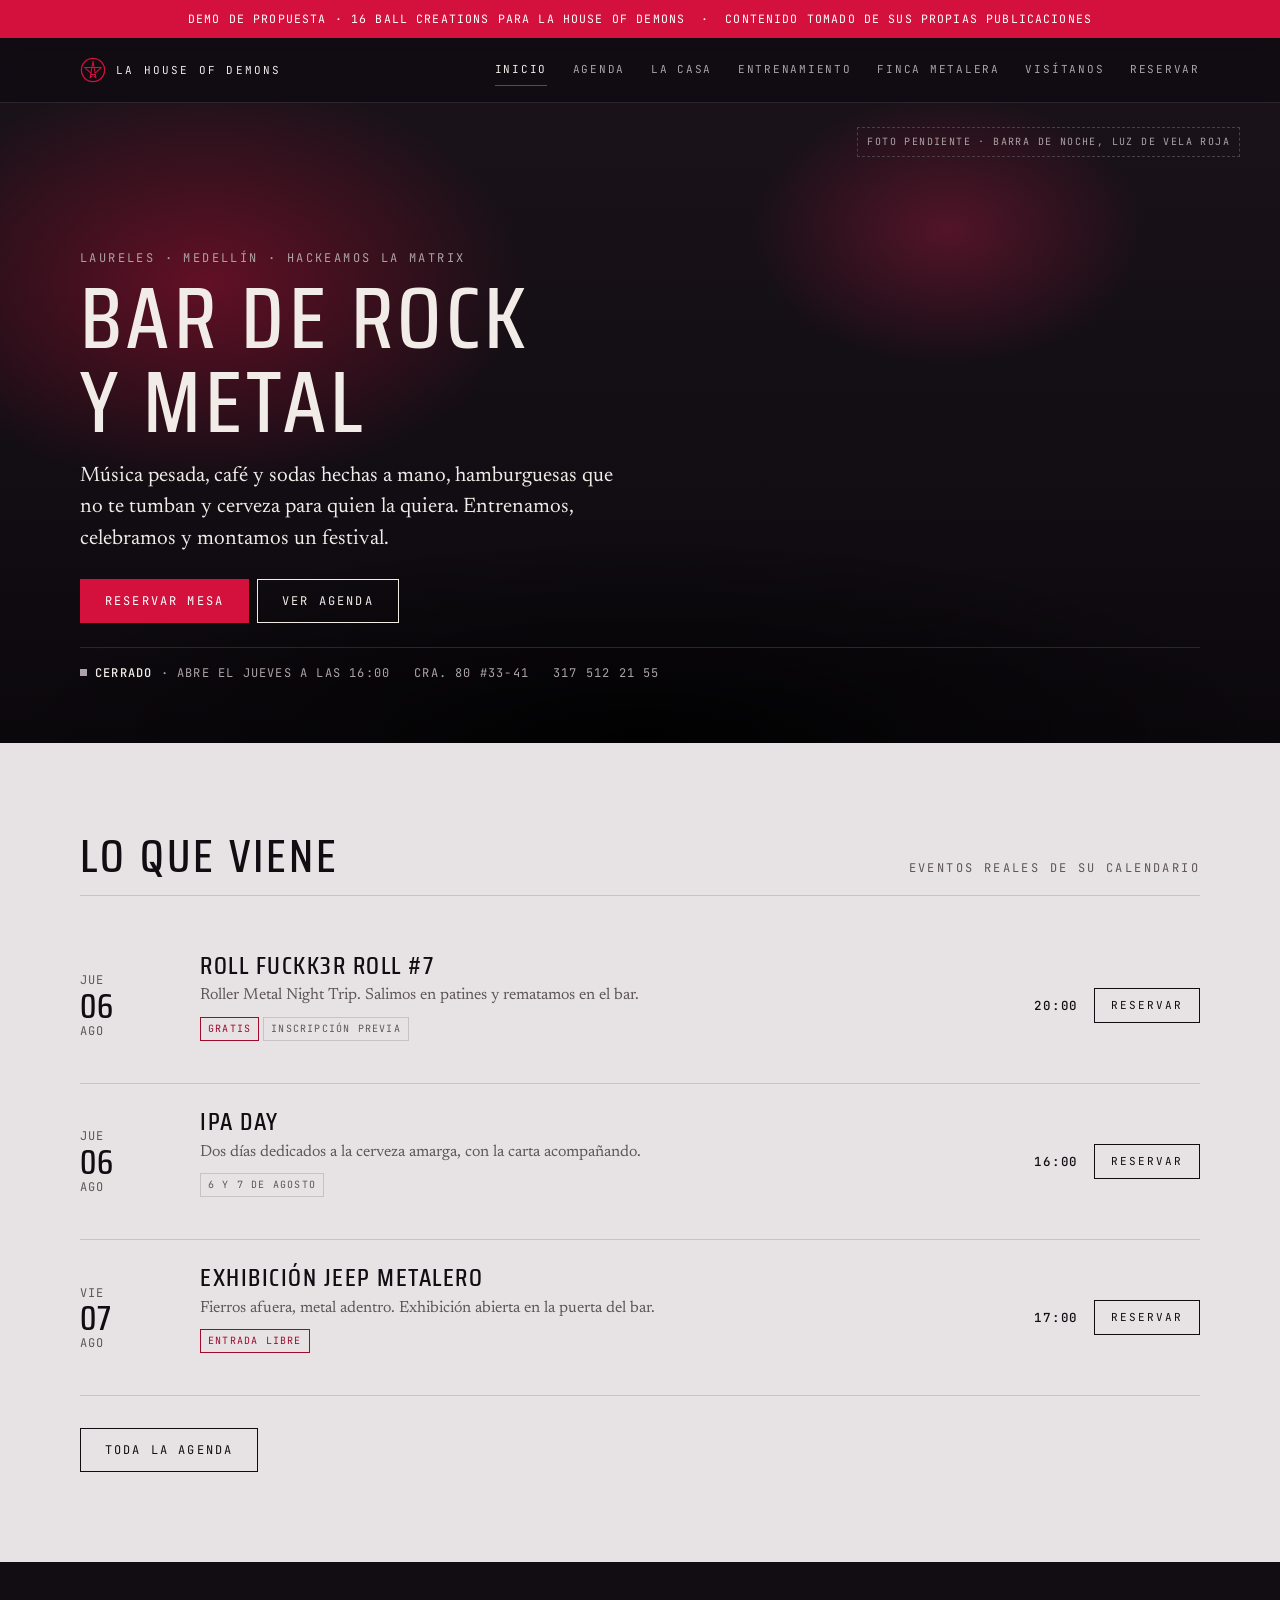
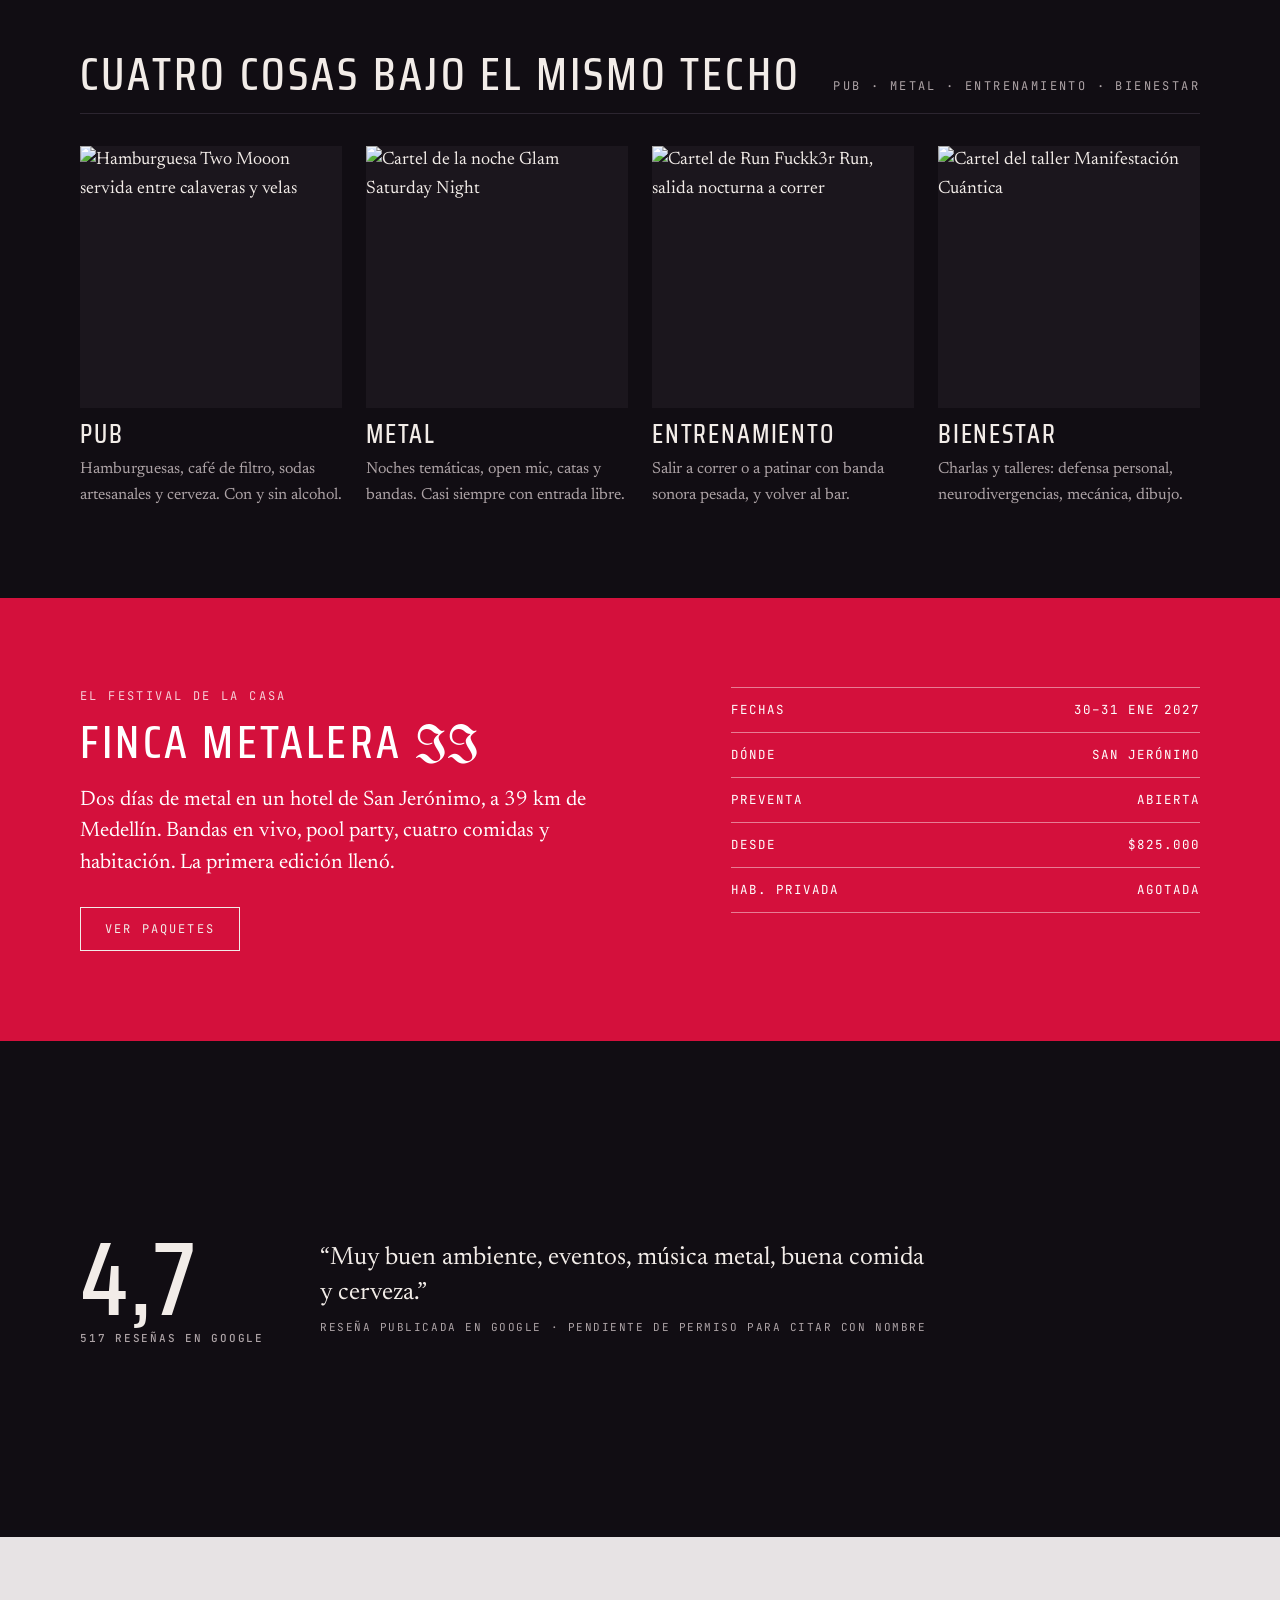
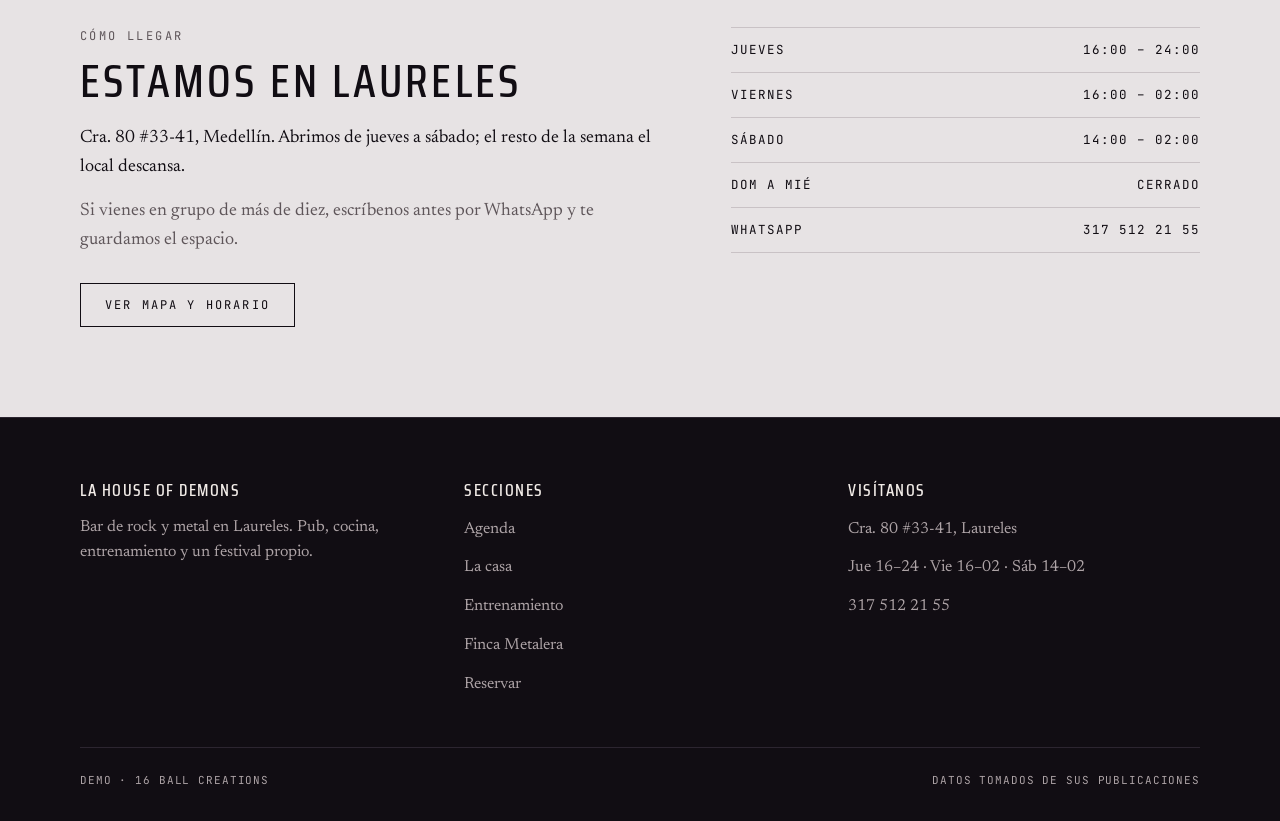
==== v1/index.html @ 6804883f "Añade segunda propuesta de diseño para LHOD y selector de versiones Reorganiza la demo de La House o" ====
<!DOCTYPE html>
<html lang="es">
<head>
<meta charset="utf-8">
<meta name="viewport" content="width=device-width, initial-scale=1">
<title>Bar de Rock y Metal en Laureles, Medellín — La House of Demons</title>
<meta name="description" content="Pub de rock y metal en Laureles con cocina, opción sin alcohol, entrenamiento y eventos en vivo. 4,7 estrellas con 517 reseñas. Jueves a sábado.">
<meta name="robots" content="noindex, nofollow">
<link rel="preconnect" href="https://fonts.googleapis.com">
<link rel="preconnect" href="https://fonts.gstatic.com" crossorigin>
<link href="https://fonts.googleapis.com/css2?family=Saira+Condensed:wght@400;500;600&family=Newsreader:opsz,wght@6..72,400;6..72,500&family=JetBrains+Mono:wght@400;500&family=UnifrakturMaguntia&display=swap" rel="stylesheet">
<link rel="stylesheet" href="assets/css/lhod.css">
</head>
<body>

<div class="demobar">
  <div class="wrap">
    <span>Demo de propuesta · 16 Ball Creations para La House of Demons</span>
    <span>·</span>
    <span>Contenido tomado de sus propias publicaciones</span>
  </div>
</div>

<header class="nav">
  <div class="wrap nav__inner">
    <a class="nav__mark" href="index.html">
      <svg viewBox="0 0 28 28" aria-hidden="true"><circle cx="14" cy="14" r="12.5" fill="none" stroke="#D4103C" stroke-width="1.4"/><path d="M14 4.6 17.2 22.4 4.9 11.3h18.2L10.8 22.4Z" fill="none" stroke="#D4103C" stroke-width="1.1" stroke-linejoin="round"/></svg>
      La House of Demons
    </a>
    <button class="nav__toggle" type="button" aria-expanded="false" aria-controls="navLinks">Menú</button>
    <nav class="nav__links" id="navLinks" aria-label="Principal">
      <a href="index.html" aria-current="page">Inicio</a>
      <a href="agenda.html">Agenda</a>
      <a href="la-casa.html">La casa</a>
      <a href="entrenamiento.html">Entrenamiento</a>
      <a href="finca-metalera.html">Finca Metalera</a>
      <a href="visitanos.html">Visítanos</a>
      <a href="reservas.html">Reservar</a>
    </nav>
  </div>
</header>

<main>

  <!-- 1 · Portada -->
  <section class="hero">
    <p class="hero__note">Foto pendiente · barra de noche, luz de vela roja</p>
    <div class="wrap">
      <p class="eyebrow">Laureles · Medellín · Hackeamos la Matrix</p>
      <h1 class="h1">Bar de rock<br>y metal</h1>
      <p class="lede">Música pesada, café y sodas hechas a mano, hamburguesas que no te tumban y cerveza para quien la quiera. Entrenamos, celebramos y montamos un festival.</p>
      <div class="actions">
        <a class="btn btn--red" href="reservas.html">Reservar mesa</a>
        <a class="btn" href="agenda.html">Ver agenda</a>
      </div>
      <p class="status" data-estado>
        <span><i class="dot"></i><span data-estado-texto><b>Jue 16–24 · Vie 16–02 · Sáb 14–02</b></span></span>
        <span>Cra. 80 #33-41</span>
        <span>317 512 21 55</span>
      </p>
    </div>
  </section>

  <!-- 2 · Esta semana -->
  <section class="band band--ceniza">
    <div class="wrap">
      <div class="band__head">
        <h2 class="h2">Lo que viene</h2>
        <p class="eyebrow">Eventos reales de su calendario</p>
      </div>
      <ul class="tickets">
        <li class="ticket">
          <p class="ticket__date">Jue<b>06</b>Ago</p>
          <div>
            <h3 class="ticket__name">Roll Fuckk3r Roll #7</h3>
            <p class="ticket__meta">Roller Metal Night Trip. Salimos en patines y rematamos en el bar.</p>
            <p class="ticket__tags"><span class="tag tag--free">Gratis</span><span class="tag">Inscripción previa</span></p>
          </div>
          <p class="ticket__side"><span class="ticket__price">20:00</span><a class="btn btn--sm btn--dark" href="reservas.html">Reservar</a></p>
        </li>
        <li class="ticket">
          <p class="ticket__date">Jue<b>06</b>Ago</p>
          <div>
            <h3 class="ticket__name">IPA Day</h3>
            <p class="ticket__meta">Dos días dedicados a la cerveza amarga, con la carta acompañando.</p>
            <p class="ticket__tags"><span class="tag">6 y 7 de agosto</span></p>
          </div>
          <p class="ticket__side"><span class="ticket__price">16:00</span><a class="btn btn--sm btn--dark" href="reservas.html">Reservar</a></p>
        </li>
        <li class="ticket">
          <p class="ticket__date">Vie<b>07</b>Ago</p>
          <div>
            <h3 class="ticket__name">Exhibición Jeep Metalero</h3>
            <p class="ticket__meta">Fierros afuera, metal adentro. Exhibición abierta en la puerta del bar.</p>
            <p class="ticket__tags"><span class="tag tag--free">Entrada libre</span></p>
          </div>
          <p class="ticket__side"><span class="ticket__price">17:00</span><a class="btn btn--sm btn--dark" href="reservas.html">Reservar</a></p>
        </li>
      </ul>
      <div class="actions" style="margin-top:32px">
        <a class="btn btn--dark" href="agenda.html">Toda la agenda</a>
      </div>
    </div>
  </section>

  <!-- 3 · Cuatro pilares -->
  <section class="band band--cine">
    <div class="wrap">
      <div class="band__head">
        <h2 class="h2">Cuatro cosas bajo el mismo techo</h2>
        <p class="eyebrow">Pub · Metal · Entrenamiento · Bienestar</p>
      </div>
      <div class="cards cards--4">
        <a class="card" href="la-casa.html">
          <div class="card__media"><img src="https://i0.wp.com/lahouseofdemons.com/wp-content/uploads/2026/04/twoo-moon-feed-1.png?w=520&ssl=1" alt="Hamburguesa Two Mooon servida entre calaveras y velas" loading="lazy" width="520" height="520"></div>
          <h3 class="h3">Pub</h3>
          <p>Hamburguesas, café de filtro, sodas artesanales y cerveza. Con y sin alcohol.</p>
        </a>
        <a class="card" href="agenda.html">
          <div class="card__media"><img src="https://i0.wp.com/lahouseofdemons.com/wp-content/uploads/2026/04/GLAM-MAYO-F-1.png?w=520&ssl=1" alt="Cartel de la noche Glam Saturday Night" loading="lazy" width="520" height="520"></div>
          <h3 class="h3">Metal</h3>
          <p>Noches temáticas, open mic, catas y bandas. Casi siempre con entrada libre.</p>
        </a>
        <a class="card" href="entrenamiento.html">
          <div class="card__media"><img src="https://i0.wp.com/lahouseofdemons.com/wp-content/uploads/2026/01/RUN-FUCKKER-RUN-BIO.png?w=520&ssl=1" alt="Cartel de Run Fuckk3r Run, salida nocturna a correr" loading="lazy" width="520" height="520"></div>
          <h3 class="h3">Entrenamiento</h3>
          <p>Salir a correr o a patinar con banda sonora pesada, y volver al bar.</p>
        </a>
        <a class="card" href="agenda.html">
          <div class="card__media"><img src="https://i0.wp.com/lahouseofdemons.com/wp-content/uploads/2026/01/MANIFESTACION-CUANTICA-BIO.png?w=520&ssl=1" alt="Cartel del taller Manifestación Cuántica" loading="lazy" width="520" height="520"></div>
          <h3 class="h3">Bienestar</h3>
          <p>Charlas y talleres: defensa personal, neurodivergencias, mecánica, dibujo.</p>
        </a>
      </div>
    </div>
  </section>

  <!-- 4 · Finca Metalera -->
  <section class="band band--sangre">
    <div class="wrap split">
      <div>
        <p class="eyebrow" style="color:rgba(255,255,255,.8)">El festival de la casa</p>
        <h2 class="h2" style="margin:12px 0 16px">Finca Metalera<span class="bl">&nbsp;II</span></h2>
        <p class="lede">Dos días de metal en un hotel de San Jerónimo, a 39 km de Medellín. Bandas en vivo, pool party, cuatro comidas y habitación. La primera edición llenó.</p>
        <div class="actions" style="margin-top:28px">
          <a class="btn" href="finca-metalera.html">Ver paquetes</a>
        </div>
      </div>
      <div class="facts">
        <div class="facts__row"><span>Fechas</span><span>30–31 ene 2027</span></div>
        <div class="facts__row"><span>Dónde</span><span>San Jerónimo</span></div>
        <div class="facts__row"><span>Preventa</span><span>Abierta</span></div>
        <div class="facts__row"><span>Desde</span><span>$825.000</span></div>
        <div class="facts__row"><span>Hab. privada</span><span>Agotada</span></div>
      </div>
    </div>
  </section>

  <!-- 5 · Reseñas -->
  <section class="band band--cine">
    <div class="wrap proof">
      <p class="proof__score">4,7<small>517 reseñas en Google</small></p>
      <div>
        <blockquote>“Muy buen ambiente, eventos, música metal, buena comida y cerveza.”</blockquote>
        <cite>Reseña publicada en Google · pendiente de permiso para citar con nombre</cite>
      </div>
    </div>
  </section>

  <!-- 6 · Visítanos -->
  <section class="band band--ceniza">
    <div class="wrap split">
      <div>
        <p class="eyebrow">Cómo llegar</p>
        <h2 class="h2" style="margin:12px 0 20px">Estamos en Laureles</h2>
        <div class="prose">
          <p>Cra. 80 #33-41, Medellín. Abrimos de jueves a sábado; el resto de la semana el local descansa.</p>
          <p class="muted">Si vienes en grupo de más de diez, escríbenos antes por WhatsApp y te guardamos el espacio.</p>
        </div>
        <div class="actions" style="margin-top:28px">
          <a class="btn btn--dark" href="visitanos.html">Ver mapa y horario</a>
        </div>
      </div>
      <div class="facts">
        <div class="facts__row"><span>Jueves</span><span>16:00 – 24:00</span></div>
        <div class="facts__row"><span>Viernes</span><span>16:00 – 02:00</span></div>
        <div class="facts__row"><span>Sábado</span><span>14:00 – 02:00</span></div>
        <div class="facts__row"><span>Dom a mié</span><span>Cerrado</span></div>
        <div class="facts__row"><span>WhatsApp</span><span>317 512 21 55</span></div>
      </div>
    </div>
  </section>

</main>

<footer class="foot">
  <div class="wrap">
    <div class="foot__cols">
      <div>
        <h4 class="h4">La House of Demons</h4>
        <p class="muted" style="font-size:16px;margin:0">Bar de rock y metal en Laureles. Pub, cocina, entrenamiento y un festival propio.</p>
      </div>
      <div>
        <h4 class="h4">Secciones</h4>
        <ul>
          <li><a href="agenda.html">Agenda</a></li>
          <li><a href="la-casa.html">La casa</a></li>
          <li><a href="entrenamiento.html">Entrenamiento</a></li>
          <li><a href="finca-metalera.html">Finca Metalera</a></li>
          <li><a href="reservas.html">Reservar</a></li>
        </ul>
      </div>
      <div>
        <h4 class="h4">Visítanos</h4>
        <ul>
          <li><a href="visitanos.html">Cra. 80 #33-41, Laureles</a></li>
          <li><a href="visitanos.html">Jue 16–24 · Vie 16–02 · Sáb 14–02</a></li>
          <li><a href="visitanos.html">317 512 21 55</a></li>
        </ul>
      </div>
    </div>
    <div class="foot__legal">
      <span>Demo · 16 Ball Creations</span>
      <span>Datos tomados de sus publicaciones</span>
    </div>
  </div>
</footer>

<script src="assets/js/lhod.js"></script>
</body>
</html>
---- v1/assets/css/lhod.css ----
/* =============================================================
   La House of Demons — demo de propuesta
   Sistema visual: bandas de cine (oscuras) + bandas de lectura (claras)
   Un solo acento: Sangre. Esquinas rectas. Sin sombras.
   ============================================================= */

:root{
  /* Color */
  --hollin:#110D13;        /* fondo: muestreado de la oscuridad real del bar */
  --hollin-2:#1B161D;      /* superficie elevada */
  --hollin-3:#241E27;
  --linea:#2C2530;         /* filete sobre oscuro */
  --hueso:#F2ECE8;         /* texto sobre oscuro */
  --humo:#ADA3A6;          /* texto secundario sobre oscuro */
  --ceniza:#E7E3E4;        /* banda de lectura */
  --ceniza-2:#DBD6D8;
  --linea-clara:#C9C2C5;
  --grafito:#5E5559;       /* texto secundario sobre claro */
  --sangre:#D4103C;        /* acento único */
  --sangre-seca:#9E0B2C;   /* rojo legible sobre claro */

  /* Tipografía */
  --display:"Saira Condensed","Arial Narrow",Arial,sans-serif;
  --read:"Newsreader",Georgia,"Times New Roman",serif;
  --data:"JetBrains Mono",ui-monospace,Consolas,monospace;
  --black-letter:"UnifrakturMaguntia","Old English Text MT",serif;

  /* Escalera de 8 */
  --s1:4px; --s2:8px; --s3:16px; --s4:24px; --s5:32px;
  --s6:48px; --s7:64px; --s8:96px; --s9:128px;

  --wrap:1200px;
  --measure:64ch;
}

*,*::before,*::after{box-sizing:border-box}

html{scroll-behavior:smooth}
@media (prefers-reduced-motion:reduce){
  html{scroll-behavior:auto}
  *{animation-duration:.001ms!important;transition-duration:.001ms!important}
}

body{
  margin:0;
  background:var(--hollin);
  color:var(--hueso);
  font-family:var(--read);
  font-size:18px;
  line-height:1.6;
  -webkit-font-smoothing:antialiased;
}

img{max-width:100%;display:block}
a{color:inherit}

.wrap{width:100%;max-width:var(--wrap);margin:0 auto;padding-left:clamp(16px,4vw,40px);padding-right:clamp(16px,4vw,40px)}
.sr-only{position:absolute;width:1px;height:1px;padding:0;margin:-1px;overflow:hidden;clip:rect(0 0 0 0);white-space:nowrap;border:0}

/* ---------- Tipografía ---------- */
.h1,.h2,.h3,.h4{font-family:var(--display);font-weight:500;text-transform:uppercase;margin:0;line-height:1;text-wrap:balance}
.h1{font-size:clamp(42px,7.4vw,86px);letter-spacing:.05em;line-height:.98}
.h2{font-size:clamp(28px,4.4vw,46px);letter-spacing:.07em}
.h3{font-size:clamp(20px,2.6vw,26px);letter-spacing:.07em;line-height:1.1}
.h4{font-size:17px;letter-spacing:.09em}
.bl{font-family:var(--black-letter);text-transform:none;letter-spacing:0;font-weight:400}

.eyebrow{font-family:var(--data);font-size:12px;letter-spacing:.2em;text-transform:uppercase;color:var(--humo);margin:0}
.band--ceniza .eyebrow{color:var(--grafito)}
.lede{font-size:clamp(17px,1.9vw,21px);line-height:1.5;max-width:46ch;margin:0}
.prose{max-width:var(--measure)}
.prose p{margin:0 0 var(--s3)}
.prose p:last-child{margin-bottom:0}
.mono{font-family:var(--data);font-size:13px;letter-spacing:.06em;font-variant-numeric:tabular-nums}
.muted{color:var(--humo)}
.band--ceniza .muted{color:var(--grafito)}

/* ---------- Navegación ---------- */
.nav{position:sticky;top:0;z-index:50;background:rgba(17,13,19,.92);backdrop-filter:blur(8px);border-bottom:1px solid var(--linea)}
.nav__inner{display:flex;align-items:center;justify-content:space-between;gap:var(--s3);min-height:64px}
.nav__mark{display:flex;align-items:center;gap:10px;font-family:var(--data);font-size:11px;letter-spacing:.2em;text-transform:uppercase;text-decoration:none;color:var(--hueso)}
.nav__mark svg{width:26px;height:26px;flex:none}
.nav__links{display:flex;gap:clamp(10px,2vw,26px);align-items:center}
.nav__links a{font-family:var(--data);font-size:11px;letter-spacing:.16em;text-transform:uppercase;color:var(--humo);text-decoration:none;padding:6px 0;border-bottom:1px solid transparent}
.nav__links a:hover,.nav__links a:focus-visible{color:var(--hueso)}
.nav__links a[aria-current="page"]{color:var(--hueso);border-bottom-color:var(--sangre)}
.nav__toggle{display:none;background:transparent;border:1px solid var(--linea);color:var(--hueso);font-family:var(--data);font-size:11px;letter-spacing:.16em;text-transform:uppercase;padding:10px 14px;cursor:pointer}

@media (max-width:900px){
  .nav__toggle{display:block}
  .nav__links{position:absolute;left:0;right:0;top:100%;flex-direction:column;align-items:stretch;gap:0;background:var(--hollin);border-bottom:1px solid var(--linea);padding:var(--s2) clamp(16px,4vw,40px) var(--s4)}
  .nav__links a{padding:14px 0;border-bottom:1px solid var(--linea);font-size:13px}
  .nav__links[hidden]{display:none}
}

/* ---------- Bandas ---------- */
.band{padding:clamp(40px,7vw,96px) 0}
.band--cine{background:var(--hollin);color:var(--hueso)}
.band--ceniza{background:var(--ceniza);color:var(--hollin)}
.band--sangre{background:var(--sangre);color:#fff}
.band--tight{padding:clamp(28px,4vw,56px) 0}
.band__head{display:flex;align-items:baseline;justify-content:space-between;gap:var(--s3);flex-wrap:wrap;border-bottom:1px solid var(--linea);padding-bottom:var(--s3);margin-bottom:var(--s5)}
.band--ceniza .band__head{border-bottom-color:var(--linea-clara)}

/* ---------- Botones ---------- */
.btn{display:inline-block;font-family:var(--data);font-size:12px;letter-spacing:.18em;text-transform:uppercase;padding:15px 24px;border:1px solid var(--hueso);color:var(--hueso);background:transparent;text-decoration:none;line-height:1;cursor:pointer;transition:background .15s ease,color .15s ease}
.btn:hover,.btn:focus-visible{background:var(--hueso);color:var(--hollin)}
.btn--red{background:var(--sangre);border-color:var(--sangre);color:#fff}
.btn--red:hover,.btn--red:focus-visible{background:#fff;border-color:#fff;color:var(--sangre)}
.btn--dark{border-color:var(--hollin);color:var(--hollin)}
.btn--dark:hover,.btn--dark:focus-visible{background:var(--hollin);color:var(--ceniza)}
.btn--sm{padding:11px 16px;font-size:11px}
.actions{display:flex;flex-wrap:wrap;gap:var(--s2)}

:focus-visible{outline:2px solid var(--sangre);outline-offset:3px}
.band--sangre :focus-visible{outline-color:#fff}

/* ---------- Portada ---------- */
.hero{position:relative;min-height:clamp(420px,72vh,640px);display:flex;flex-direction:column;justify-content:flex-end;padding:clamp(28px,5vw,64px) 0 clamp(24px,4vw,48px);
  background:
    radial-gradient(ellipse 36% 46% at 16% 28%, rgba(212,16,60,.40), transparent 70%),
    radial-gradient(ellipse 22% 30% at 74% 20%, rgba(236,28,84,.28), transparent 70%),
    radial-gradient(ellipse 70% 45% at 50% 100%, rgba(0,0,0,.88), transparent 72%),
    linear-gradient(180deg,#1A1219 0%,#110D13 62%,#0B080C 100%);
}
.hero__note{position:absolute;top:14px;right:clamp(16px,4vw,40px);font-family:var(--data);font-size:10px;letter-spacing:.14em;text-transform:uppercase;color:var(--humo);border:1px dashed #4A3F47;padding:6px 9px;max-width:60%}
.hero .h1{margin:var(--s2) 0 var(--s3)}
.hero .actions{margin-top:var(--s4)}

.status{display:flex;flex-wrap:wrap;gap:var(--s2) var(--s4);margin-top:var(--s4);padding-top:var(--s3);border-top:1px solid var(--linea);font-family:var(--data);font-size:12px;letter-spacing:.1em;text-transform:uppercase;color:var(--humo)}
.status b{color:var(--hueso);font-weight:500}
.dot{display:inline-block;width:7px;height:7px;background:var(--sangre);margin-right:8px;vertical-align:1px}
.dot--off{background:var(--humo)}

/* ---------- Tickets (agenda) ---------- */
.tickets{list-style:none;margin:0;padding:0}
.ticket{display:grid;grid-template-columns:96px minmax(0,1fr) auto;gap:var(--s3) var(--s4);align-items:center;padding:var(--s4) 0;border-bottom:1px solid var(--linea-clara)}
.band--cine .ticket{border-bottom-color:var(--linea)}
.ticket__date{font-family:var(--data);font-size:12px;letter-spacing:.1em;text-transform:uppercase;line-height:1.35;color:var(--grafito)}
.band--cine .ticket__date{color:var(--humo)}
.ticket__date b{display:block;font-family:var(--display);font-weight:500;font-size:34px;letter-spacing:.02em;color:var(--hollin);line-height:1}
.band--cine .ticket__date b{color:var(--hueso)}
.ticket__name{font-family:var(--display);font-weight:500;font-size:clamp(20px,2.4vw,25px);text-transform:uppercase;letter-spacing:.06em;line-height:1.1;margin:0}
.ticket__meta{font-size:16px;color:var(--grafito);margin:var(--s1) 0 0}
.band--cine .ticket__meta{color:var(--humo)}
.ticket__side{display:flex;align-items:center;gap:var(--s3);font-family:var(--data);font-size:12.5px;letter-spacing:.06em;white-space:nowrap}
.ticket__price{font-weight:500}
.ticket__tags{display:flex;gap:var(--s1);flex-wrap:wrap;margin-top:var(--s2)}
.tag{font-family:var(--data);font-size:10px;letter-spacing:.12em;text-transform:uppercase;padding:3px 7px;border:1px solid var(--linea-clara);color:var(--grafito)}
.band--cine .tag{border-color:var(--linea);color:var(--humo)}
.tag--free{border-color:var(--sangre-seca);color:var(--sangre-seca)}
.band--cine .tag--free{border-color:var(--sangre);color:var(--sangre)}
.ticket.is-past{opacity:.55}

.filters{display:flex;gap:var(--s2);flex-wrap:wrap;margin-bottom:var(--s4)}
.filters button{font-family:var(--data);font-size:11px;letter-spacing:.14em;text-transform:uppercase;padding:9px 14px;border:1px solid var(--linea-clara);background:transparent;color:var(--grafito);cursor:pointer}
.filters button[aria-pressed="true"]{background:var(--hollin);border-color:var(--hollin);color:var(--ceniza)}

/* ---------- Tarjetas ---------- */
.cards{display:grid;grid-template-columns:repeat(auto-fit,minmax(250px,1fr));gap:var(--s4)}
.cards--4{grid-template-columns:repeat(auto-fit,minmax(210px,1fr))}
.card{display:flex;flex-direction:column;gap:var(--s2);text-decoration:none;color:inherit}
.card__media{aspect-ratio:1/1;overflow:hidden;background:var(--hollin-2)}
.card__media img{width:100%;height:100%;object-fit:cover}
.card__media--wide{aspect-ratio:16/9}
.card .h3{margin-top:var(--s1)}
.card p{margin:0;font-size:16px;color:var(--humo)}
.band--ceniza .card p{color:var(--grafito)}

/* ---------- Datos / fichas ---------- */
.facts{display:flex;flex-direction:column;border-top:1px solid currentColor}
.facts__row{display:flex;justify-content:space-between;gap:var(--s3);padding:12px 0;border-bottom:1px solid currentColor;font-family:var(--data);font-size:12.5px;letter-spacing:.08em;text-transform:uppercase}
.band--sangre .facts,.band--sangre .facts__row{border-color:rgba(255,255,255,.45)}
.band--cine .facts,.band--cine .facts__row{border-color:var(--linea)}
.band--ceniza .facts,.band--ceniza .facts__row{border-color:var(--linea-clara)}

.split{display:grid;grid-template-columns:minmax(0,1.25fr) minmax(0,1fr);gap:clamp(24px,5vw,64px);align-items:start}
.split--center{align-items:center}
@media (max-width:820px){.split{grid-template-columns:1fr}}

/* ---------- Prueba social ---------- */
.proof{display:grid;grid-template-columns:auto minmax(0,1fr);gap:clamp(20px,5vw,56px);align-items:center}
.proof__score{font-family:var(--display);font-weight:500;font-size:clamp(56px,9vw,104px);line-height:.88;letter-spacing:.01em}
.proof__score small{display:block;font-family:var(--data);font-size:11px;letter-spacing:.16em;text-transform:uppercase;color:var(--humo);margin-top:var(--s2)}
.proof blockquote{margin:0;font-size:clamp(19px,2.3vw,25px);line-height:1.4;max-width:44ch}
.proof cite{display:block;margin-top:var(--s2);font-style:normal;font-family:var(--data);font-size:11px;letter-spacing:.14em;text-transform:uppercase;color:var(--humo)}
@media (max-width:700px){.proof{grid-template-columns:1fr}}

/* ---------- Formulario de reservas ---------- */
.wizard{background:var(--hollin-2);border:1px solid var(--linea);padding:clamp(20px,3.5vw,36px)}
.wizard__steps{display:flex;gap:var(--s2);flex-wrap:wrap;margin-bottom:var(--s5);font-family:var(--data);font-size:11px;letter-spacing:.14em;text-transform:uppercase}
.wizard__steps li{list-style:none;display:flex;align-items:center;gap:8px;color:var(--humo)}
.wizard__steps li::before{content:attr(data-n);display:grid;place-items:center;width:24px;height:24px;border:1px solid var(--linea);font-size:11px}
.wizard__steps li[aria-current="step"]{color:var(--hueso)}
.wizard__steps li[aria-current="step"]::before{background:var(--sangre);border-color:var(--sangre);color:#fff}
.wizard__steps li.is-done::before{background:var(--hueso);border-color:var(--hueso);color:var(--hollin)}

.step[hidden]{display:none}
.step__title{margin:0 0 var(--s4)}
.choices{display:grid;grid-template-columns:repeat(auto-fit,minmax(180px,1fr));gap:var(--s2);margin:0 0 var(--s4);padding:0;list-style:none}
.choice{display:block;position:relative}
.choice input{position:absolute;opacity:0;width:100%;height:100%;margin:0;cursor:pointer}
.choice span{display:flex;flex-direction:column;gap:4px;border:1px solid var(--linea);padding:16px;font-family:var(--display);font-weight:500;font-size:18px;text-transform:uppercase;letter-spacing:.06em}
.choice small{font-family:var(--read);font-size:14px;text-transform:none;letter-spacing:0;color:var(--humo);font-weight:400}
.choice input:checked + span{border-color:var(--sangre);background:rgba(212,16,60,.12)}
.choice input:focus-visible + span{outline:2px solid var(--sangre);outline-offset:2px}

.field{display:flex;flex-direction:column;gap:6px;margin-bottom:var(--s3)}
.field label{font-family:var(--data);font-size:11px;letter-spacing:.14em;text-transform:uppercase;color:var(--humo)}
.field input,.field select,.field textarea{
  font-family:var(--read);font-size:17px;color:var(--hueso);background:transparent;
  border:0;border-bottom:1px solid var(--linea);padding:11px 0;width:100%;
}
.field input:focus,.field select:focus,.field textarea:focus{outline:none;border-bottom-color:var(--sangre)}
.field select option{background:var(--hollin-2);color:var(--hueso)}
.field__hint{font-size:14px;color:var(--humo)}
.field__error{font-family:var(--data);font-size:12px;color:var(--sangre);letter-spacing:.04em}
.grid-2{display:grid;grid-template-columns:repeat(auto-fit,minmax(200px,1fr));gap:var(--s3)}

.summary{border:1px solid var(--linea);padding:var(--s4);margin-bottom:var(--s4)}
.summary dl{display:grid;grid-template-columns:auto 1fr;gap:10px var(--s4);margin:0}
.summary dt{font-family:var(--data);font-size:11px;letter-spacing:.14em;text-transform:uppercase;color:var(--humo)}
.summary dd{margin:0;font-family:var(--display);font-weight:500;font-size:19px;text-transform:uppercase;letter-spacing:.05em}
.wizard__nav{display:flex;gap:var(--s2);flex-wrap:wrap;align-items:center}
.msg-preview{font-family:var(--data);font-size:13px;line-height:1.7;white-space:pre-wrap;background:var(--hollin);border-left:2px solid var(--sangre);padding:var(--s3);margin:var(--s3) 0 0;color:var(--humo)}

/* ---------- Aviso de demo ---------- */
.demobar{background:var(--sangre);color:#fff;font-family:var(--data);font-size:11.5px;letter-spacing:.1em;text-transform:uppercase;padding:10px 0}
.demobar .wrap{display:flex;gap:var(--s3);align-items:center;justify-content:center;flex-wrap:wrap;text-align:center}
.demobar a{color:#fff}

/* ---------- Comparativa ---------- */
.compare{width:100%;border-collapse:collapse;font-size:16px}
.compare th{font-family:var(--data);font-size:10.5px;font-weight:500;letter-spacing:.14em;text-transform:uppercase;color:var(--humo);text-align:left;padding:0 var(--s3) var(--s2) 0;border-bottom:1px solid var(--linea)}
.compare td{padding:14px var(--s3) 14px 0;border-bottom:1px solid var(--linea);vertical-align:top}
.compare td:first-child{font-family:var(--display);font-weight:500;text-transform:uppercase;letter-spacing:.05em;font-size:17px}
.band--ceniza .compare th{color:var(--grafito);border-bottom-color:var(--linea-clara)}
.band--ceniza .compare td{border-bottom-color:var(--linea-clara)}
.scroller{overflow-x:auto}

/* ---------- Pie ---------- */
.foot{background:var(--hollin);border-top:1px solid var(--linea);padding:var(--s7) 0 var(--s5)}
.foot__cols{display:grid;grid-template-columns:repeat(auto-fit,minmax(190px,1fr));gap:var(--s5)}
.foot h4{margin:0 0 var(--s3)}
.foot ul{list-style:none;margin:0;padding:0;display:flex;flex-direction:column;gap:10px}
.foot a{color:var(--humo);text-decoration:none;font-size:16px}
.foot a:hover,.foot a:focus-visible{color:var(--hueso)}
.foot__legal{margin-top:var(--s6);padding-top:var(--s4);border-top:1px solid var(--linea);display:flex;justify-content:space-between;gap:var(--s3);flex-wrap:wrap;font-family:var(--data);font-size:11px;letter-spacing:.08em;color:var(--humo);text-transform:uppercase}
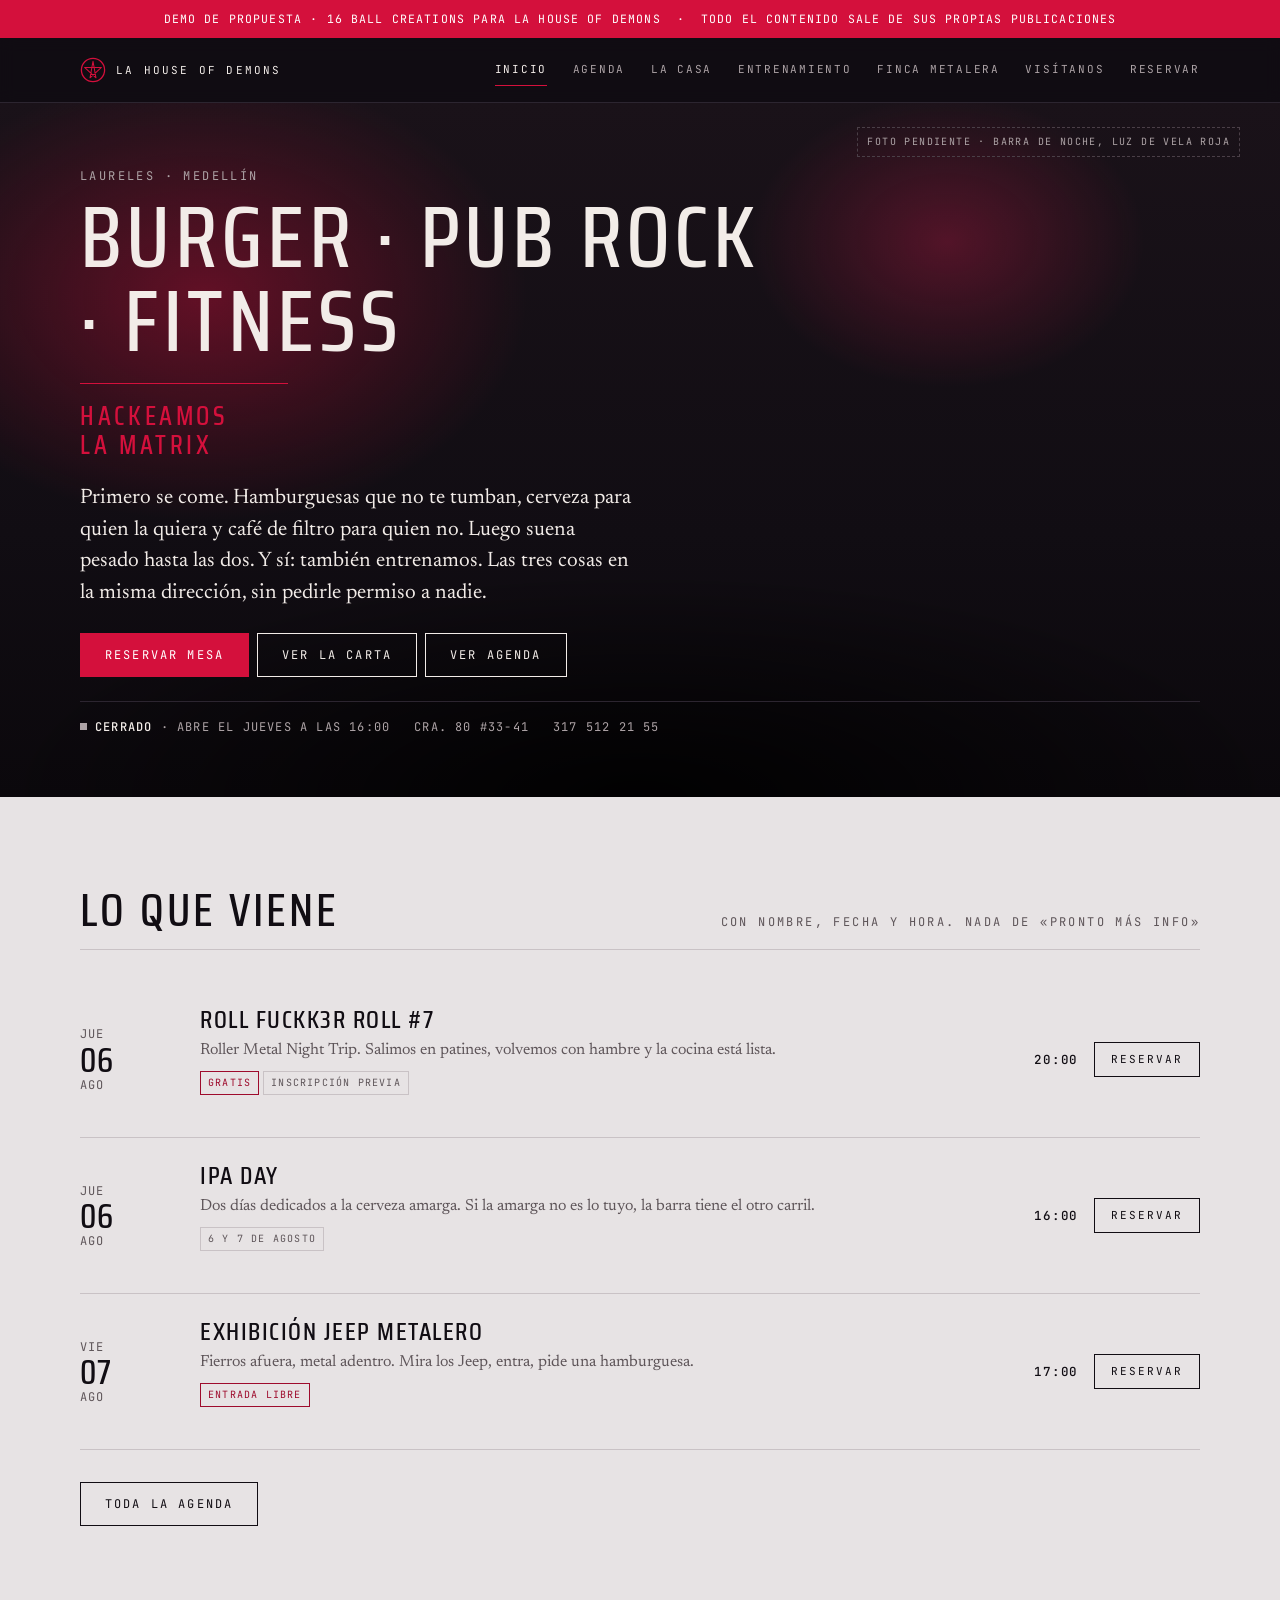
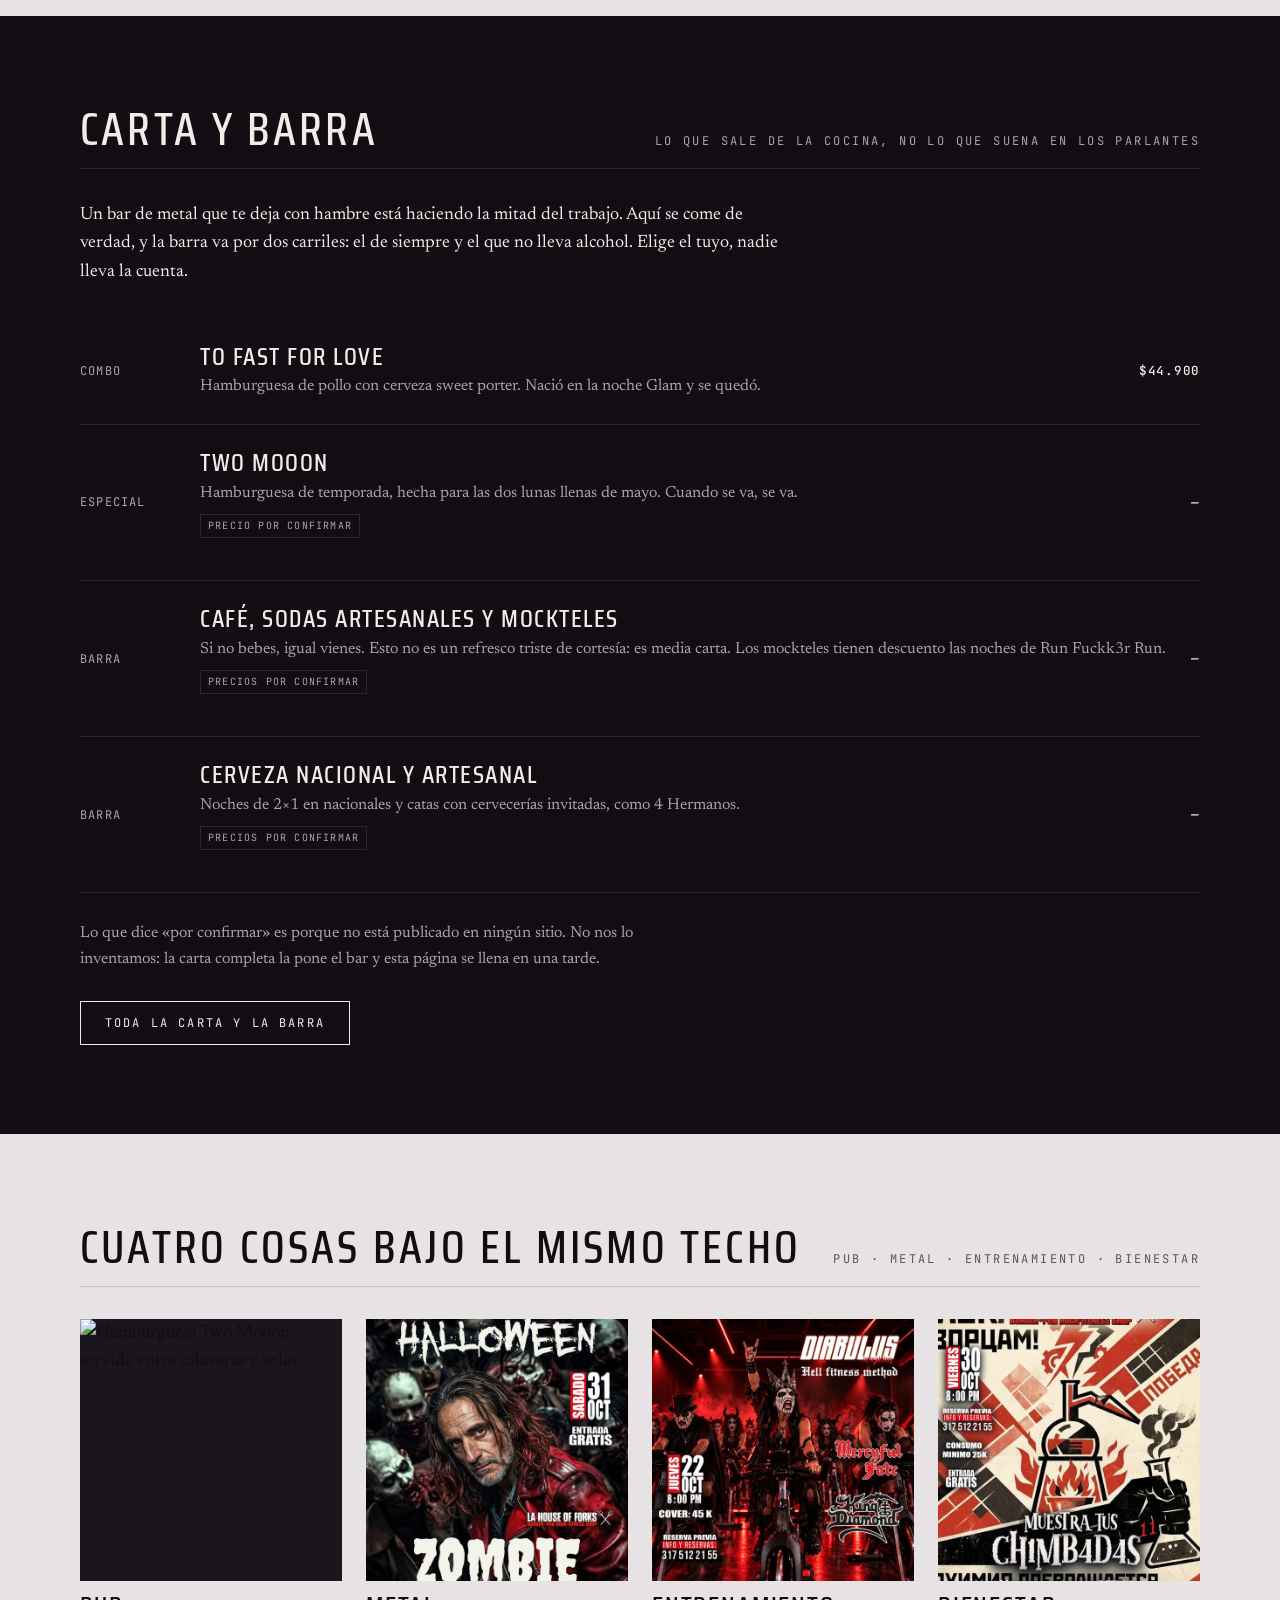
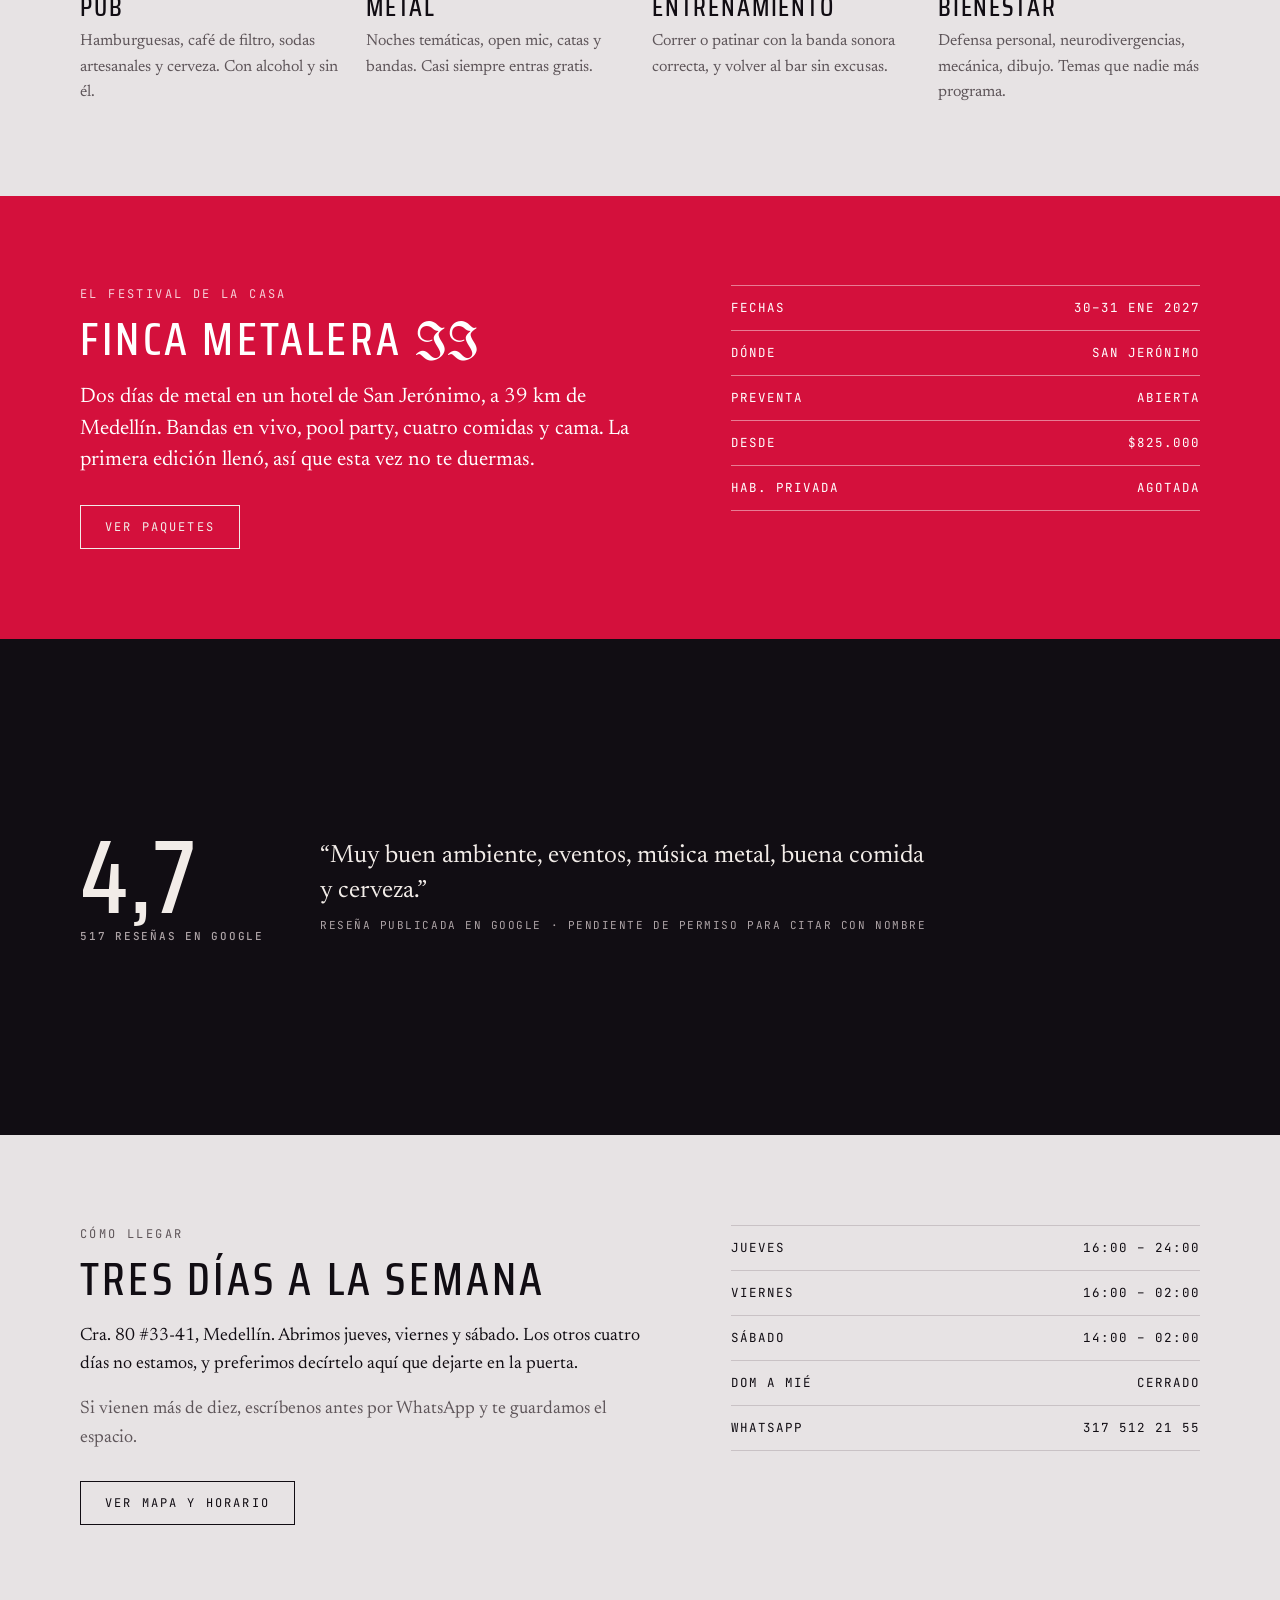
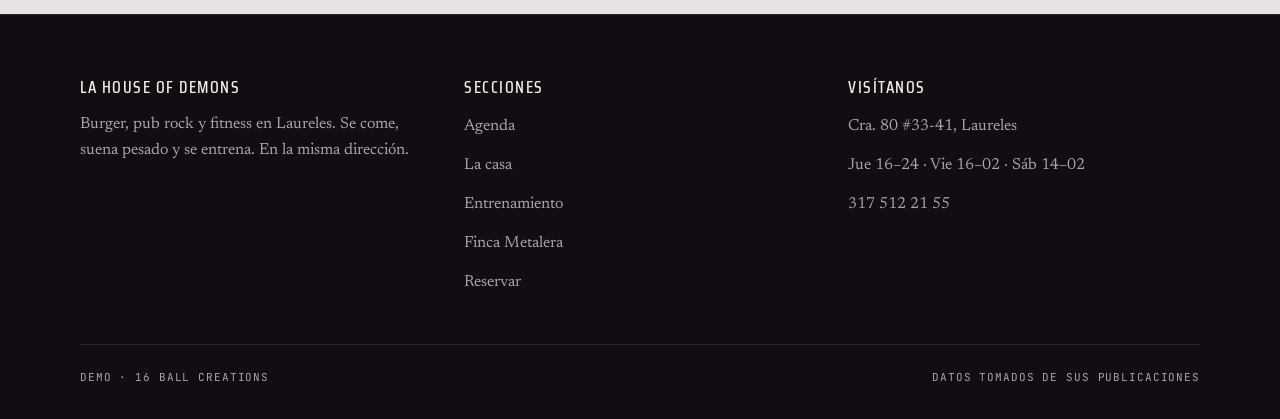
==== commit b6ace650: "Tono irreverente, cocina al frente y flyers reales en ambas propuestas Las dos versiones pasan de un" ====
--- a/v1/index.html
+++ b/v1/index.html
@@ -3,13 +3,13 @@
 <head>
 <meta charset="utf-8">
 <meta name="viewport" content="width=device-width, initial-scale=1">
-<title>Bar de Rock y Metal en Laureles, Medellín — La House of Demons</title>
-<meta name="description" content="Pub de rock y metal en Laureles con cocina, opción sin alcohol, entrenamiento y eventos en vivo. 4,7 estrellas con 517 reseñas. Jueves a sábado.">
+<title>Hamburguesas, Pub Rock y Entrenamiento en Laureles — La House of Demons</title>
+<meta name="description" content="Burger, pub rock y fitness en Laureles. Hamburguesas que no te tumban, cerveza para quien la quiera y café para quien no. 4,7 con 517 reseñas. Jueves a sábado.">
 <meta name="robots" content="noindex, nofollow">
 <link rel="preconnect" href="https://fonts.googleapis.com">
 <link rel="preconnect" href="https://fonts.gstatic.com" crossorigin>
 <link href="https://fonts.googleapis.com/css2?family=Saira+Condensed:wght@400;500;600&family=Newsreader:opsz,wght@6..72,400;6..72,500&family=JetBrains+Mono:wght@400;500&family=UnifrakturMaguntia&display=swap" rel="stylesheet">
-<link rel="stylesheet" href="assets/css/lhod.css">
+<link rel="stylesheet" href="assets/css/lhod.css?v=3">
 </head>
 <body>
 
@@ -17,7 +17,7 @@
   <div class="wrap">
     <span>Demo de propuesta · 16 Ball Creations para La House of Demons</span>
     <span>·</span>
-    <span>Contenido tomado de sus propias publicaciones</span>
+    <span>Todo el contenido sale de sus propias publicaciones</span>
   </div>
 </div>
 
@@ -46,11 +46,13 @@
   <section class="hero">
     <p class="hero__note">Foto pendiente · barra de noche, luz de vela roja</p>
     <div class="wrap">
-      <p class="eyebrow">Laureles · Medellín · Hackeamos la Matrix</p>
-      <h1 class="h1">Bar de rock<br>y metal</h1>
-      <p class="lede">Música pesada, café y sodas hechas a mano, hamburguesas que no te tumban y cerveza para quien la quiera. Entrenamos, celebramos y montamos un festival.</p>
+      <p class="eyebrow">Laureles · Medellín</p>
+      <h1 class="h1">Burger · Pub rock<br>· Fitness</h1>
+      <p class="h3" style="color:var(--sangre);letter-spacing:.14em;margin:20px 0 0;padding-top:18px;border-top:1px solid var(--sangre);max-width:16ch">Hackeamos<br>la Matrix</p>
+      <p class="lede" style="margin-top:24px">Primero se come. Hamburguesas que no te tumban, cerveza para quien la quiera y café de filtro para quien no. Luego suena pesado hasta las dos. Y sí: también entrenamos. Las tres cosas en la misma dirección, sin pedirle permiso a nadie.</p>
       <div class="actions">
         <a class="btn btn--red" href="reservas.html">Reservar mesa</a>
+        <a class="btn" href="la-casa.html">Ver la carta</a>
         <a class="btn" href="agenda.html">Ver agenda</a>
       </div>
       <p class="status" data-estado>
@@ -66,14 +68,14 @@
     <div class="wrap">
       <div class="band__head">
         <h2 class="h2">Lo que viene</h2>
-        <p class="eyebrow">Eventos reales de su calendario</p>
+        <p class="eyebrow">Con nombre, fecha y hora. Nada de «pronto más info»</p>
       </div>
       <ul class="tickets">
         <li class="ticket">
           <p class="ticket__date">Jue<b>06</b>Ago</p>
           <div>
             <h3 class="ticket__name">Roll Fuckk3r Roll #7</h3>
-            <p class="ticket__meta">Roller Metal Night Trip. Salimos en patines y rematamos en el bar.</p>
+            <p class="ticket__meta">Roller Metal Night Trip. Salimos en patines, volvemos con hambre y la cocina está lista.</p>
             <p class="ticket__tags"><span class="tag tag--free">Gratis</span><span class="tag">Inscripción previa</span></p>
           </div>
           <p class="ticket__side"><span class="ticket__price">20:00</span><a class="btn btn--sm btn--dark" href="reservas.html">Reservar</a></p>
@@ -82,7 +84,7 @@
           <p class="ticket__date">Jue<b>06</b>Ago</p>
           <div>
             <h3 class="ticket__name">IPA Day</h3>
-            <p class="ticket__meta">Dos días dedicados a la cerveza amarga, con la carta acompañando.</p>
+            <p class="ticket__meta">Dos días dedicados a la cerveza amarga. Si la amarga no es lo tuyo, la barra tiene el otro carril.</p>
             <p class="ticket__tags"><span class="tag">6 y 7 de agosto</span></p>
           </div>
           <p class="ticket__side"><span class="ticket__price">16:00</span><a class="btn btn--sm btn--dark" href="reservas.html">Reservar</a></p>
@@ -91,7 +93,7 @@
           <p class="ticket__date">Vie<b>07</b>Ago</p>
           <div>
             <h3 class="ticket__name">Exhibición Jeep Metalero</h3>
-            <p class="ticket__meta">Fierros afuera, metal adentro. Exhibición abierta en la puerta del bar.</p>
+            <p class="ticket__meta">Fierros afuera, metal adentro. Mira los Jeep, entra, pide una hamburguesa.</p>
             <p class="ticket__tags"><span class="tag tag--free">Entrada libre</span></p>
           </div>
           <p class="ticket__side"><span class="ticket__price">17:00</span><a class="btn btn--sm btn--dark" href="reservas.html">Reservar</a></p>
@@ -103,8 +105,65 @@
     </div>
   </section>
 
-  <!-- 3 · Cuatro pilares -->
+  <!-- 3 · Carta y barra -->
   <section class="band band--cine">
+    <div class="wrap">
+      <div class="band__head">
+        <h2 class="h2">Carta y barra</h2>
+        <p class="eyebrow">Lo que sale de la cocina, no lo que suena en los parlantes</p>
+      </div>
+      <div class="prose" style="max-width:70ch;margin-bottom:32px">
+        <p>Un bar de metal que te deja con hambre está haciendo la mitad del trabajo. Aquí se come de verdad, y la barra va por dos carriles: el de siempre y el que no lleva alcohol. Elige el tuyo, nadie lleva la cuenta.</p>
+      </div>
+      <ul class="tickets">
+        <li class="ticket">
+          <p class="ticket__date">Combo</p>
+          <div>
+            <h3 class="ticket__name">To Fast For Love</h3>
+            <p class="ticket__meta">Hamburguesa de pollo con cerveza sweet porter. Nació en la noche Glam y se quedó.</p>
+          </div>
+          <p class="ticket__side"><span class="ticket__price">$44.900</span></p>
+        </li>
+        <li class="ticket">
+          <p class="ticket__date">Especial</p>
+          <div>
+            <h3 class="ticket__name">Two Mooon</h3>
+            <p class="ticket__meta">Hamburguesa de temporada, hecha para las dos lunas llenas de mayo. Cuando se va, se va.</p>
+            <p class="ticket__tags"><span class="tag">Precio por confirmar</span></p>
+          </div>
+          <p class="ticket__side"><span class="ticket__price">—</span></p>
+        </li>
+        <li class="ticket">
+          <p class="ticket__date">Barra</p>
+          <div>
+            <h3 class="ticket__name">Café, sodas artesanales y mockteles</h3>
+            <p class="ticket__meta">Si no bebes, igual vienes. Esto no es un refresco triste de cortesía: es media carta. Los mockteles tienen descuento las noches de Run Fuckk3r Run.</p>
+            <p class="ticket__tags"><span class="tag">Precios por confirmar</span></p>
+          </div>
+          <p class="ticket__side"><span class="ticket__price">—</span></p>
+        </li>
+        <li class="ticket">
+          <p class="ticket__date">Barra</p>
+          <div>
+            <h3 class="ticket__name">Cerveza nacional y artesanal</h3>
+            <p class="ticket__meta">Noches de 2×1 en nacionales y catas con cervecerías invitadas, como 4 Hermanos.</p>
+            <p class="ticket__tags"><span class="tag">Precios por confirmar</span></p>
+          </div>
+          <p class="ticket__side"><span class="ticket__price">—</span></p>
+        </li>
+      </ul>
+      <p class="muted" style="margin-top:28px;max-width:70ch;font-size:16px">
+        Lo que dice «por confirmar» es porque no está publicado en ningún sitio. No nos lo
+        inventamos: la carta completa la pone el bar y esta página se llena en una tarde.
+      </p>
+      <div class="actions" style="margin-top:28px">
+        <a class="btn" href="la-casa.html">Toda la carta y la barra</a>
+      </div>
+    </div>
+  </section>
+
+  <!-- 4 · Cuatro pilares -->
+  <section class="band band--ceniza">
     <div class="wrap">
       <div class="band__head">
         <h2 class="h2">Cuatro cosas bajo el mismo techo</h2>
@@ -114,22 +173,22 @@
         <a class="card" href="la-casa.html">
           <div class="card__media"><img src="https://i0.wp.com/lahouseofdemons.com/wp-content/uploads/2026/04/twoo-moon-feed-1.png?w=520&ssl=1" alt="Hamburguesa Two Mooon servida entre calaveras y velas" loading="lazy" width="520" height="520"></div>
           <h3 class="h3">Pub</h3>
-          <p>Hamburguesas, café de filtro, sodas artesanales y cerveza. Con y sin alcohol.</p>
+          <p>Hamburguesas, café de filtro, sodas artesanales y cerveza. Con alcohol y sin él.</p>
         </a>
         <a class="card" href="agenda.html">
-          <div class="card__media"><img src="https://i0.wp.com/lahouseofdemons.com/wp-content/uploads/2026/04/GLAM-MAYO-F-1.png?w=520&ssl=1" alt="Cartel de la noche Glam Saturday Night" loading="lazy" width="520" height="520"></div>
+          <div class="card__media"><img src="assets/img/flyers/halloween-zombie.webp" alt="Flyer de la fiesta Zombie de Halloween" loading="lazy" decoding="async" width="600" height="600"></div>
           <h3 class="h3">Metal</h3>
-          <p>Noches temáticas, open mic, catas y bandas. Casi siempre con entrada libre.</p>
+          <p>Noches temáticas, open mic, catas y bandas. Casi siempre entras gratis.</p>
         </a>
         <a class="card" href="entrenamiento.html">
-          <div class="card__media"><img src="https://i0.wp.com/lahouseofdemons.com/wp-content/uploads/2026/01/RUN-FUCKKER-RUN-BIO.png?w=520&ssl=1" alt="Cartel de Run Fuckk3r Run, salida nocturna a correr" loading="lazy" width="520" height="520"></div>
+          <div class="card__media"><img src="assets/img/flyers/diabulus-mercyful.webp" alt="Flyer de Diabulus: sesión Mercyful Fate y King Diamond" loading="lazy" decoding="async" width="600" height="600"></div>
           <h3 class="h3">Entrenamiento</h3>
-          <p>Salir a correr o a patinar con banda sonora pesada, y volver al bar.</p>
+          <p>Correr o patinar con la banda sonora correcta, y volver al bar sin excusas.</p>
         </a>
         <a class="card" href="agenda.html">
-          <div class="card__media"><img src="https://i0.wp.com/lahouseofdemons.com/wp-content/uploads/2026/01/MANIFESTACION-CUANTICA-BIO.png?w=520&ssl=1" alt="Cartel del taller Manifestación Cuántica" loading="lazy" width="520" height="520"></div>
+          <div class="card__media"><img src="assets/img/flyers/chimbadas-oct.webp" alt="Flyer de Muestra tus Chimbadas: noche de STEM y nerd-working" loading="lazy" decoding="async" width="600" height="600"></div>
           <h3 class="h3">Bienestar</h3>
-          <p>Charlas y talleres: defensa personal, neurodivergencias, mecánica, dibujo.</p>
+          <p>Defensa personal, neurodivergencias, mecánica, dibujo. Temas que nadie más programa.</p>
         </a>
       </div>
     </div>
@@ -141,7 +200,7 @@
       <div>
         <p class="eyebrow" style="color:rgba(255,255,255,.8)">El festival de la casa</p>
         <h2 class="h2" style="margin:12px 0 16px">Finca Metalera<span class="bl">&nbsp;II</span></h2>
-        <p class="lede">Dos días de metal en un hotel de San Jerónimo, a 39 km de Medellín. Bandas en vivo, pool party, cuatro comidas y habitación. La primera edición llenó.</p>
+        <p class="lede">Dos días de metal en un hotel de San Jerónimo, a 39 km de Medellín. Bandas en vivo, pool party, cuatro comidas y cama. La primera edición llenó, así que esta vez no te duermas.</p>
         <div class="actions" style="margin-top:28px">
           <a class="btn" href="finca-metalera.html">Ver paquetes</a>
         </div>
@@ -172,10 +231,10 @@
     <div class="wrap split">
       <div>
         <p class="eyebrow">Cómo llegar</p>
-        <h2 class="h2" style="margin:12px 0 20px">Estamos en Laureles</h2>
+        <h2 class="h2" style="margin:12px 0 20px">Tres días a la semana</h2>
         <div class="prose">
-          <p>Cra. 80 #33-41, Medellín. Abrimos de jueves a sábado; el resto de la semana el local descansa.</p>
-          <p class="muted">Si vienes en grupo de más de diez, escríbenos antes por WhatsApp y te guardamos el espacio.</p>
+          <p>Cra. 80 #33-41, Medellín. Abrimos jueves, viernes y sábado. Los otros cuatro días no estamos, y preferimos decírtelo aquí que dejarte en la puerta.</p>
+          <p class="muted">Si vienen más de diez, escríbenos antes por WhatsApp y te guardamos el espacio.</p>
         </div>
         <div class="actions" style="margin-top:28px">
           <a class="btn btn--dark" href="visitanos.html">Ver mapa y horario</a>
@@ -198,7 +257,7 @@
     <div class="foot__cols">
       <div>
         <h4 class="h4">La House of Demons</h4>
-        <p class="muted" style="font-size:16px;margin:0">Bar de rock y metal en Laureles. Pub, cocina, entrenamiento y un festival propio.</p>
+        <p class="muted" style="font-size:16px;margin:0">Burger, pub rock y fitness en Laureles. Se come, suena pesado y se entrena. En la misma dirección.</p>
       </div>
       <div>
         <h4 class="h4">Secciones</h4>
@@ -226,6 +285,6 @@
   </div>
 </footer>
 
-<script src="assets/js/lhod.js"></script>
+<script src="assets/js/lhod.js?v=3"></script>
 </body>
 </html>
--- a/v1/assets/css/lhod.css
+++ b/v1/assets/css/lhod.css
@@ -246,3 +246,9 @@
 .foot a{color:var(--humo);text-decoration:none;font-size:16px}
 .foot a:hover,.foot a:focus-visible{color:var(--hueso)}
 .foot__legal{margin-top:var(--s6);padding-top:var(--s4);border-top:1px solid var(--linea);display:flex;justify-content:space-between;gap:var(--s3);flex-wrap:wrap;font-family:var(--data);font-size:11px;letter-spacing:.08em;color:var(--humo);text-transform:uppercase}
+
+/* Movil: el precio mas largo ($1.857.000 + "Lista de espera") no cabe
+   en 375px con nowrap. Se permite que fluya. */
+@media (max-width:620px){
+  .ticket__side{flex-wrap:wrap;white-space:normal;row-gap:var(--s2)}
+}
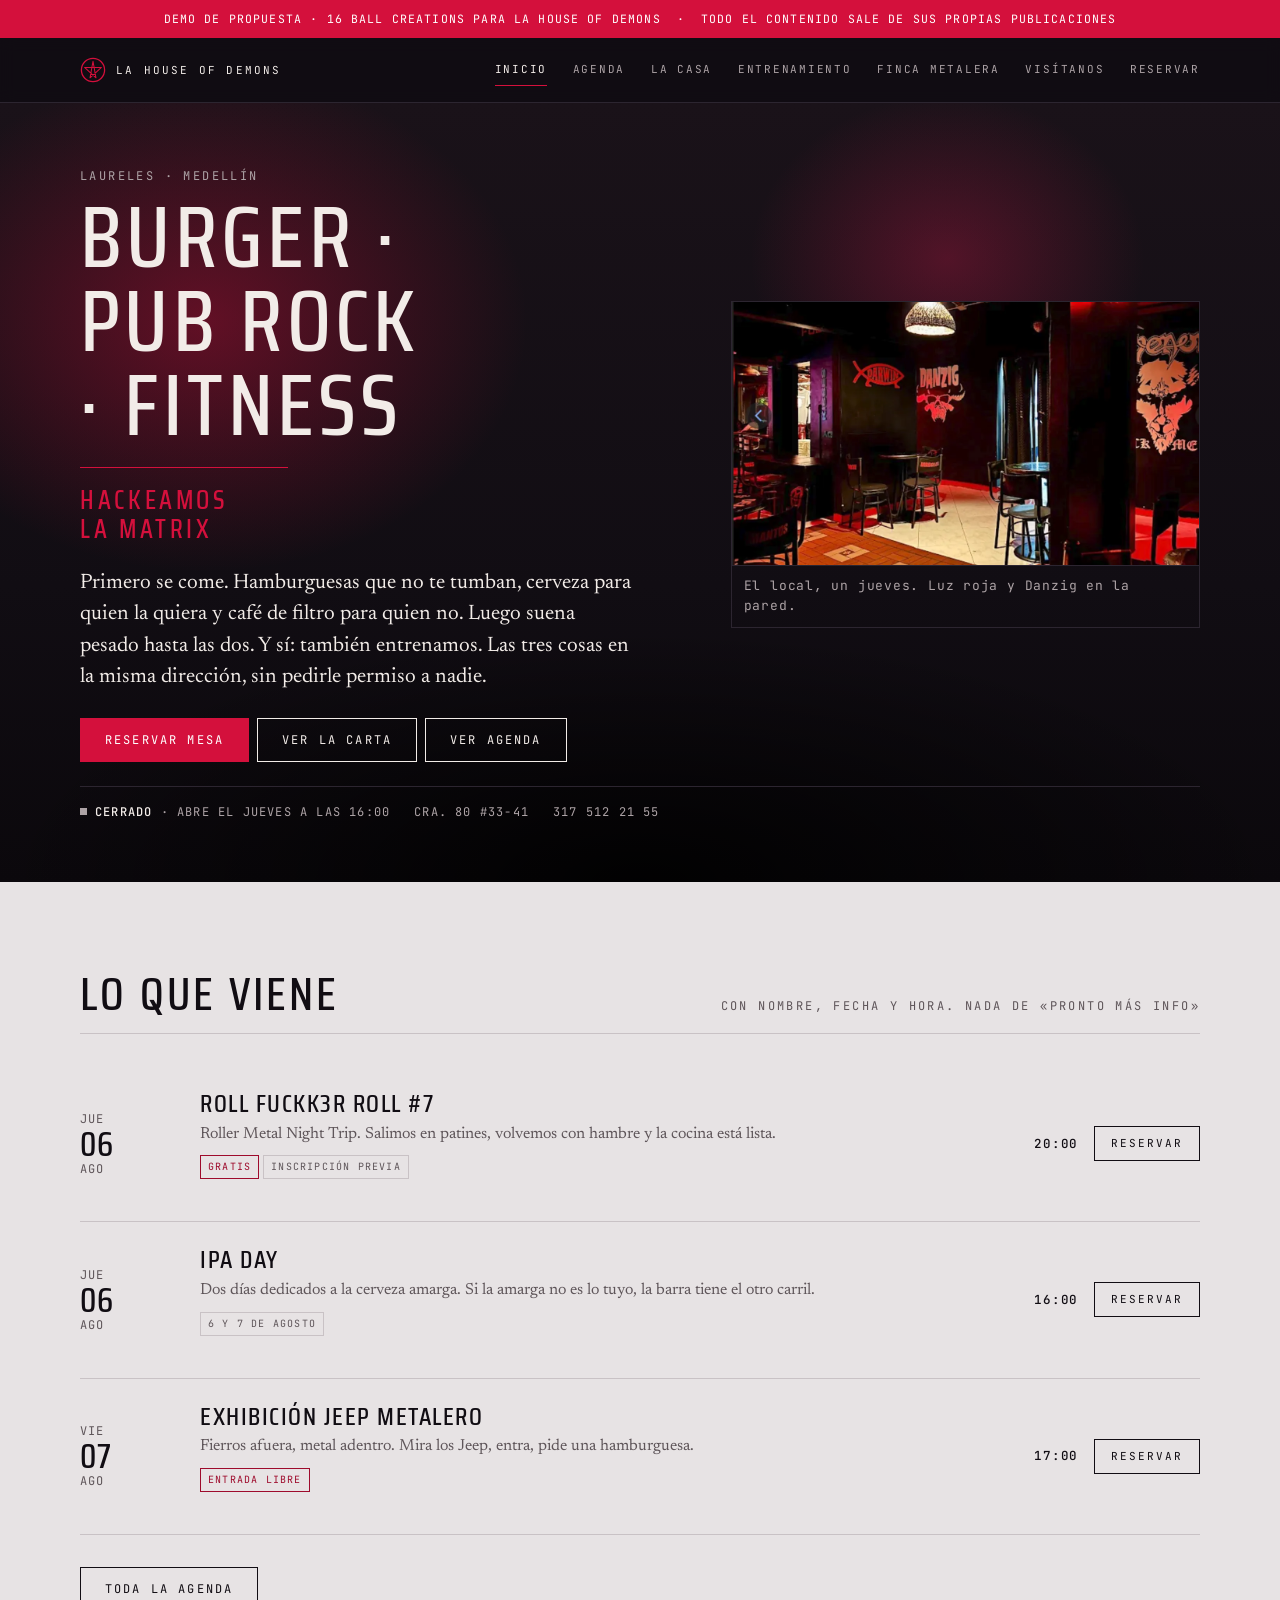
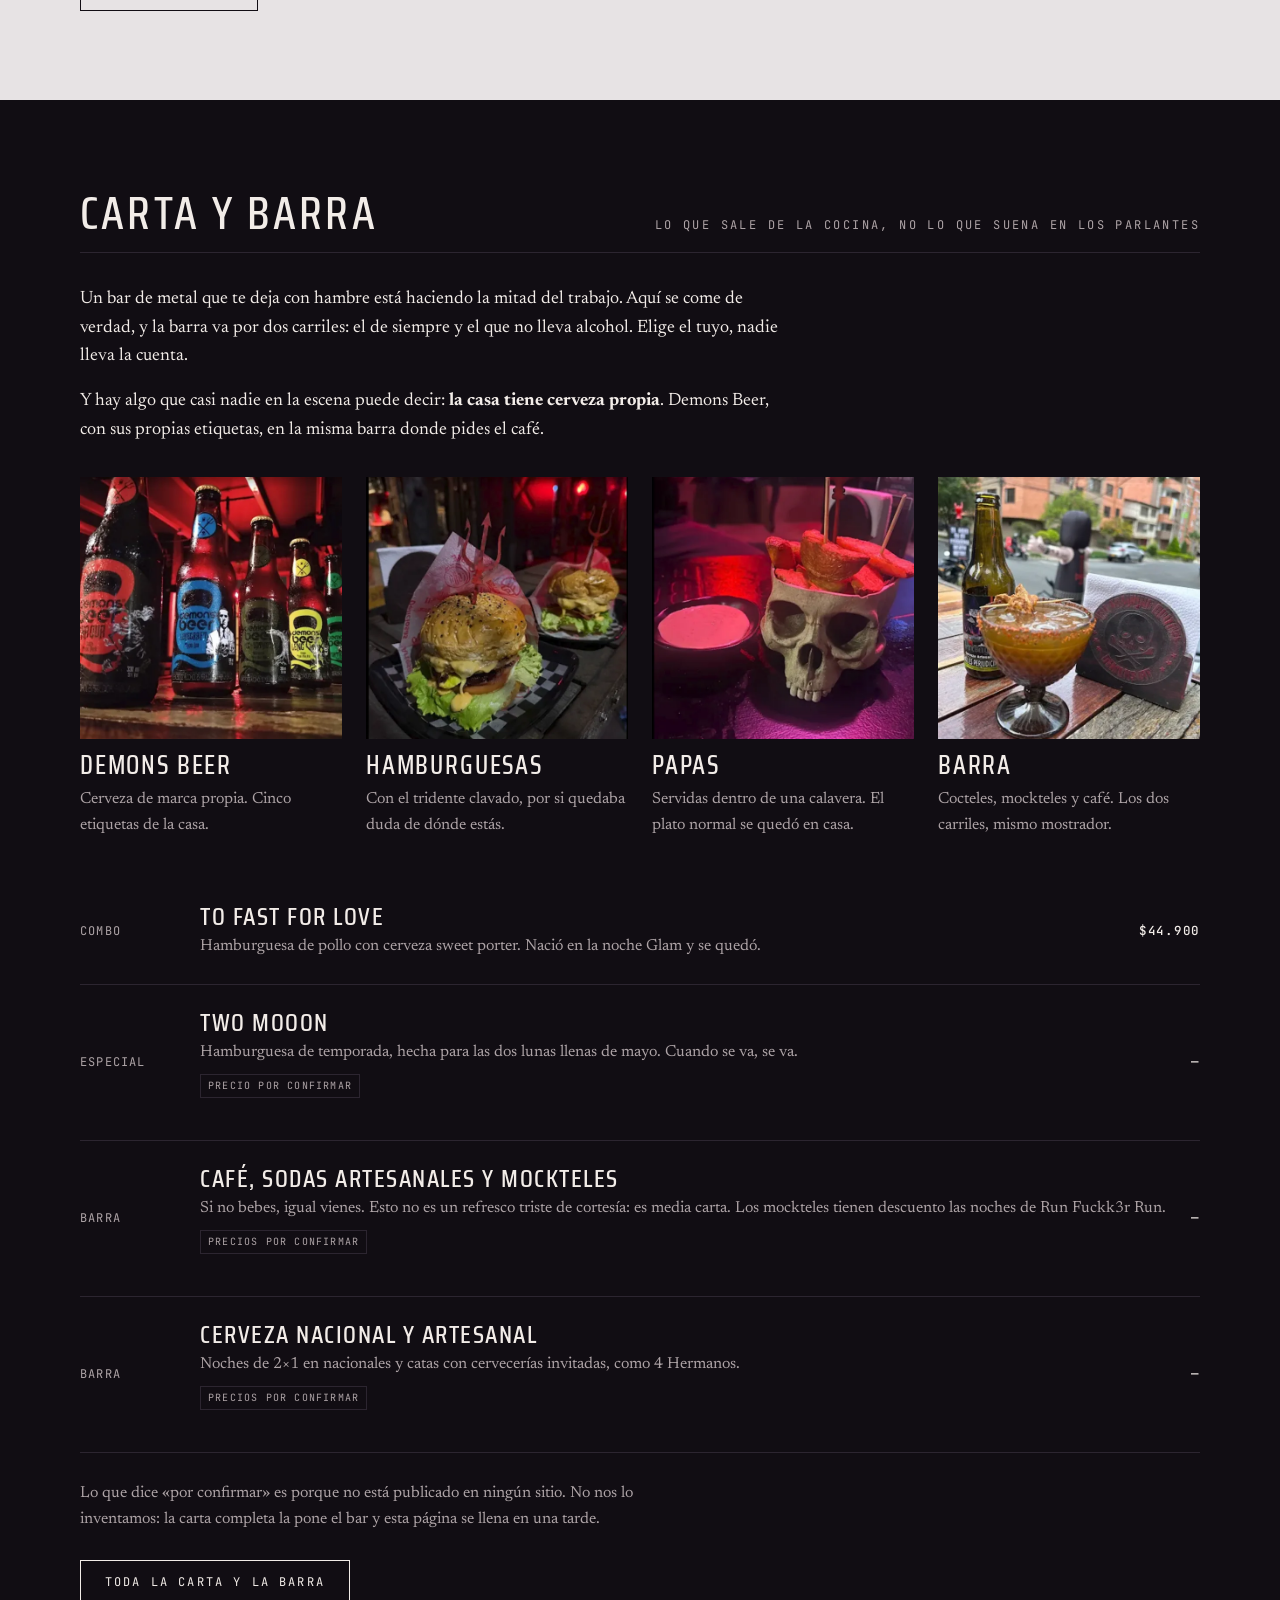
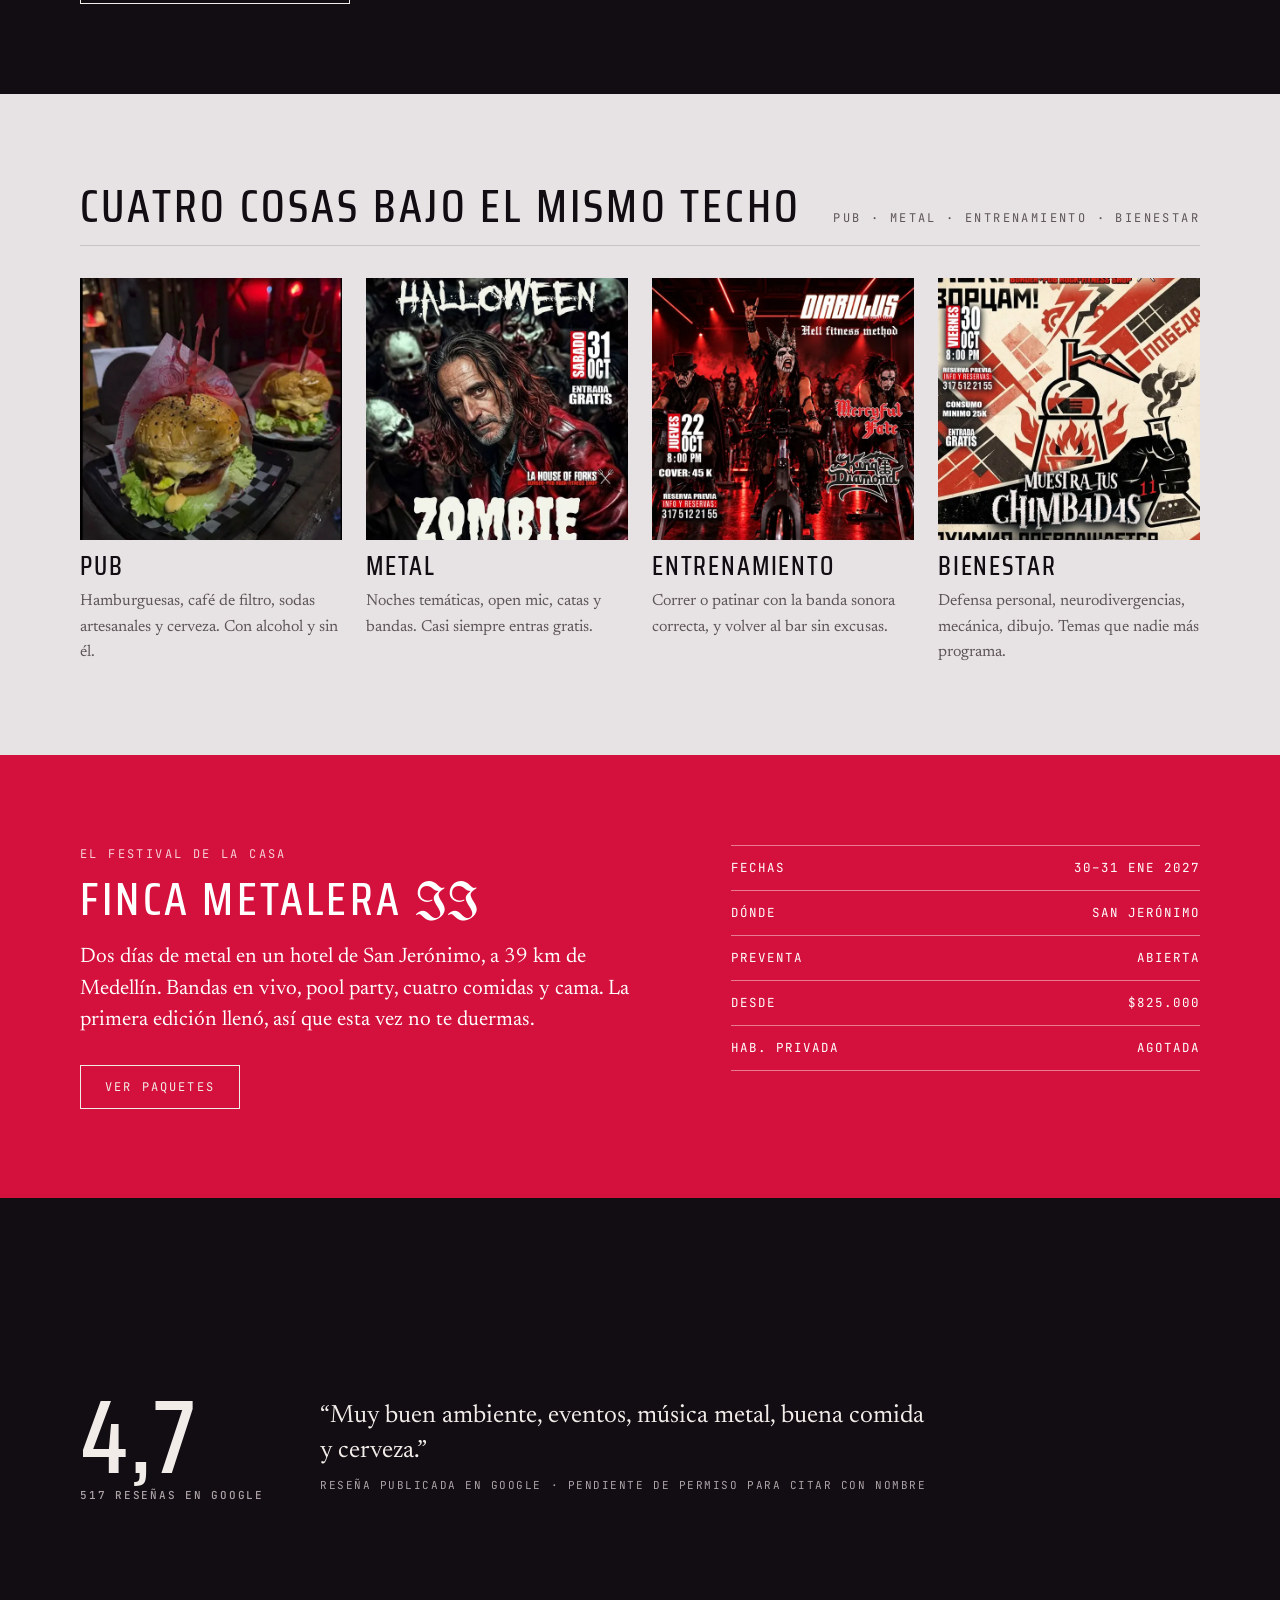
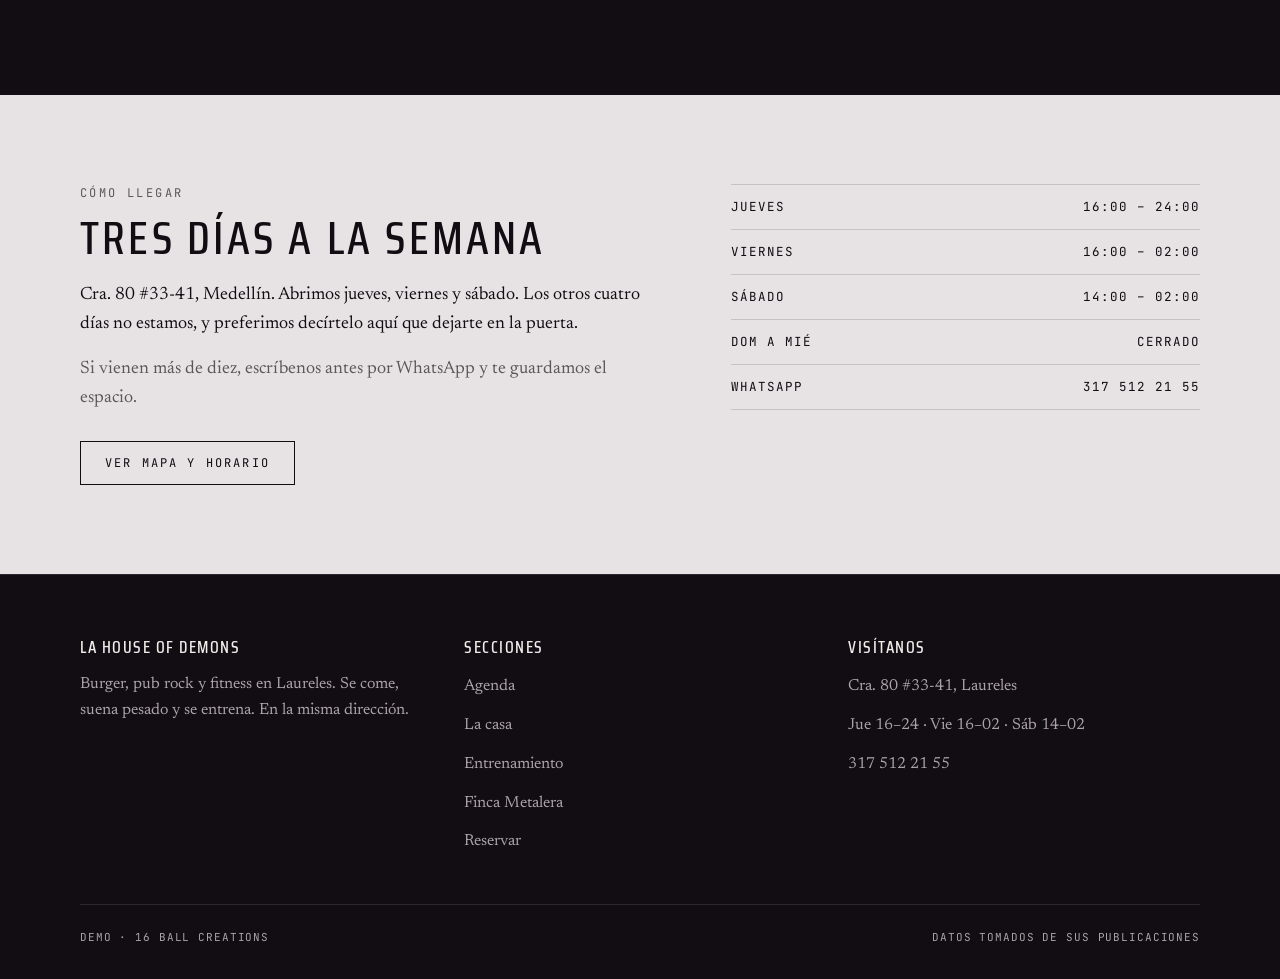
==== commit f7857dc9: "Fotografía real del bar en ambas propuestas Hasta ahora ninguna de las dos demos tenía una sola foto" ====
--- a/v1/index.html
+++ b/v1/index.html
@@ -9,7 +9,7 @@
 <link rel="preconnect" href="https://fonts.googleapis.com">
 <link rel="preconnect" href="https://fonts.gstatic.com" crossorigin>
 <link href="https://fonts.googleapis.com/css2?family=Saira+Condensed:wght@400;500;600&family=Newsreader:opsz,wght@6..72,400;6..72,500&family=JetBrains+Mono:wght@400;500&family=UnifrakturMaguntia&display=swap" rel="stylesheet">
-<link rel="stylesheet" href="assets/css/lhod.css?v=3">
+<link rel="stylesheet" href="assets/css/lhod.css?v=4">
 </head>
 <body>
 
@@ -44,16 +44,23 @@
 
   <!-- 1 · Portada -->
   <section class="hero">
-    <p class="hero__note">Foto pendiente · barra de noche, luz de vela roja</p>
     <div class="wrap">
-      <p class="eyebrow">Laureles · Medellín</p>
-      <h1 class="h1">Burger · Pub rock<br>· Fitness</h1>
-      <p class="h3" style="color:var(--sangre);letter-spacing:.14em;margin:20px 0 0;padding-top:18px;border-top:1px solid var(--sangre);max-width:16ch">Hackeamos<br>la Matrix</p>
-      <p class="lede" style="margin-top:24px">Primero se come. Hamburguesas que no te tumban, cerveza para quien la quiera y café de filtro para quien no. Luego suena pesado hasta las dos. Y sí: también entrenamos. Las tres cosas en la misma dirección, sin pedirle permiso a nadie.</p>
-      <div class="actions">
-        <a class="btn btn--red" href="reservas.html">Reservar mesa</a>
-        <a class="btn" href="la-casa.html">Ver la carta</a>
-        <a class="btn" href="agenda.html">Ver agenda</a>
+      <div class="split split--center">
+        <div>
+          <p class="eyebrow">Laureles · Medellín</p>
+          <h1 class="h1">Burger · Pub rock<br>· Fitness</h1>
+          <p class="h3" style="color:var(--sangre);letter-spacing:.14em;margin:20px 0 0;padding-top:18px;border-top:1px solid var(--sangre);max-width:16ch">Hackeamos<br>la Matrix</p>
+          <p class="lede" style="margin-top:24px">Primero se come. Hamburguesas que no te tumban, cerveza para quien la quiera y café de filtro para quien no. Luego suena pesado hasta las dos. Y sí: también entrenamos. Las tres cosas en la misma dirección, sin pedirle permiso a nadie.</p>
+          <div class="actions">
+            <a class="btn btn--red" href="reservas.html">Reservar mesa</a>
+            <a class="btn" href="la-casa.html">Ver la carta</a>
+            <a class="btn" href="agenda.html">Ver agenda</a>
+          </div>
+        </div>
+        <figure style="margin:0;border:1px solid var(--linea);max-width:600px">
+          <img src="assets/img/foto/interior-danzig.webp" alt="Interior del bar con luz roja y arte de Danzig en la pared" width="1200" height="675" fetchpriority="high" loading="eager" decoding="async" style="width:100%;height:auto">
+          <figcaption class="mono muted" style="padding:10px 12px;border-top:1px solid var(--linea)">El local, un jueves. Luz roja y Danzig en la pared.</figcaption>
+        </figure>
       </div>
       <p class="status" data-estado>
         <span><i class="dot"></i><span data-estado-texto><b>Jue 16–24 · Vie 16–02 · Sáb 14–02</b></span></span>
@@ -114,6 +121,29 @@
       </div>
       <div class="prose" style="max-width:70ch;margin-bottom:32px">
         <p>Un bar de metal que te deja con hambre está haciendo la mitad del trabajo. Aquí se come de verdad, y la barra va por dos carriles: el de siempre y el que no lleva alcohol. Elige el tuyo, nadie lleva la cuenta.</p>
+        <p>Y hay algo que casi nadie en la escena puede decir: <strong>la casa tiene cerveza propia</strong>. Demons Beer, con sus propias etiquetas, en la misma barra donde pides el café.</p>
+      </div>
+      <div class="cards cards--4" style="margin-bottom:40px">
+        <div class="card">
+          <div class="card__media"><img src="assets/img/foto/demons-beer.webp" alt="Cinco cervezas Demons Beer de la casa, en la barra" width="600" height="600" loading="lazy" decoding="async"></div>
+          <h3 class="h3">Demons Beer</h3>
+          <p>Cerveza de marca propia. Cinco etiquetas de la casa.</p>
+        </div>
+        <div class="card">
+          <div class="card__media"><img src="assets/img/foto/burger-tridente.webp" alt="Hamburguesa de la casa servida con el tridente de la marca" width="600" height="600" loading="lazy" decoding="async"></div>
+          <h3 class="h3">Hamburguesas</h3>
+          <p>Con el tridente clavado, por si quedaba duda de dónde estás.</p>
+        </div>
+        <div class="card">
+          <div class="card__media"><img src="assets/img/foto/papas-calavera.webp" alt="Papas servidas en calavera con salsa de la casa" width="600" height="600" loading="lazy" decoding="async"></div>
+          <h3 class="h3">Papas</h3>
+          <p>Servidas dentro de una calavera. El plato normal se quedó en casa.</p>
+        </div>
+        <div class="card">
+          <div class="card__media"><img src="assets/img/foto/coctel-sello.webp" alt="Coctel de la casa junto al sello del bar" width="600" height="600" loading="lazy" decoding="async"></div>
+          <h3 class="h3">Barra</h3>
+          <p>Cocteles, mockteles y café. Los dos carriles, mismo mostrador.</p>
+        </div>
       </div>
       <ul class="tickets">
         <li class="ticket">
@@ -171,7 +201,7 @@
       </div>
       <div class="cards cards--4">
         <a class="card" href="la-casa.html">
-          <div class="card__media"><img src="https://i0.wp.com/lahouseofdemons.com/wp-content/uploads/2026/04/twoo-moon-feed-1.png?w=520&ssl=1" alt="Hamburguesa Two Mooon servida entre calaveras y velas" loading="lazy" width="520" height="520"></div>
+          <div class="card__media"><img src="assets/img/foto/burger-tridente.webp" alt="Hamburguesa de la casa servida con el tridente de la marca" loading="lazy" width="520" height="520"></div>
           <h3 class="h3">Pub</h3>
           <p>Hamburguesas, café de filtro, sodas artesanales y cerveza. Con alcohol y sin él.</p>
         </a>
@@ -285,6 +315,6 @@
   </div>
 </footer>
 
-<script src="assets/js/lhod.js?v=3"></script>
+<script src="assets/js/lhod.js?v=4"></script>
 </body>
 </html>
